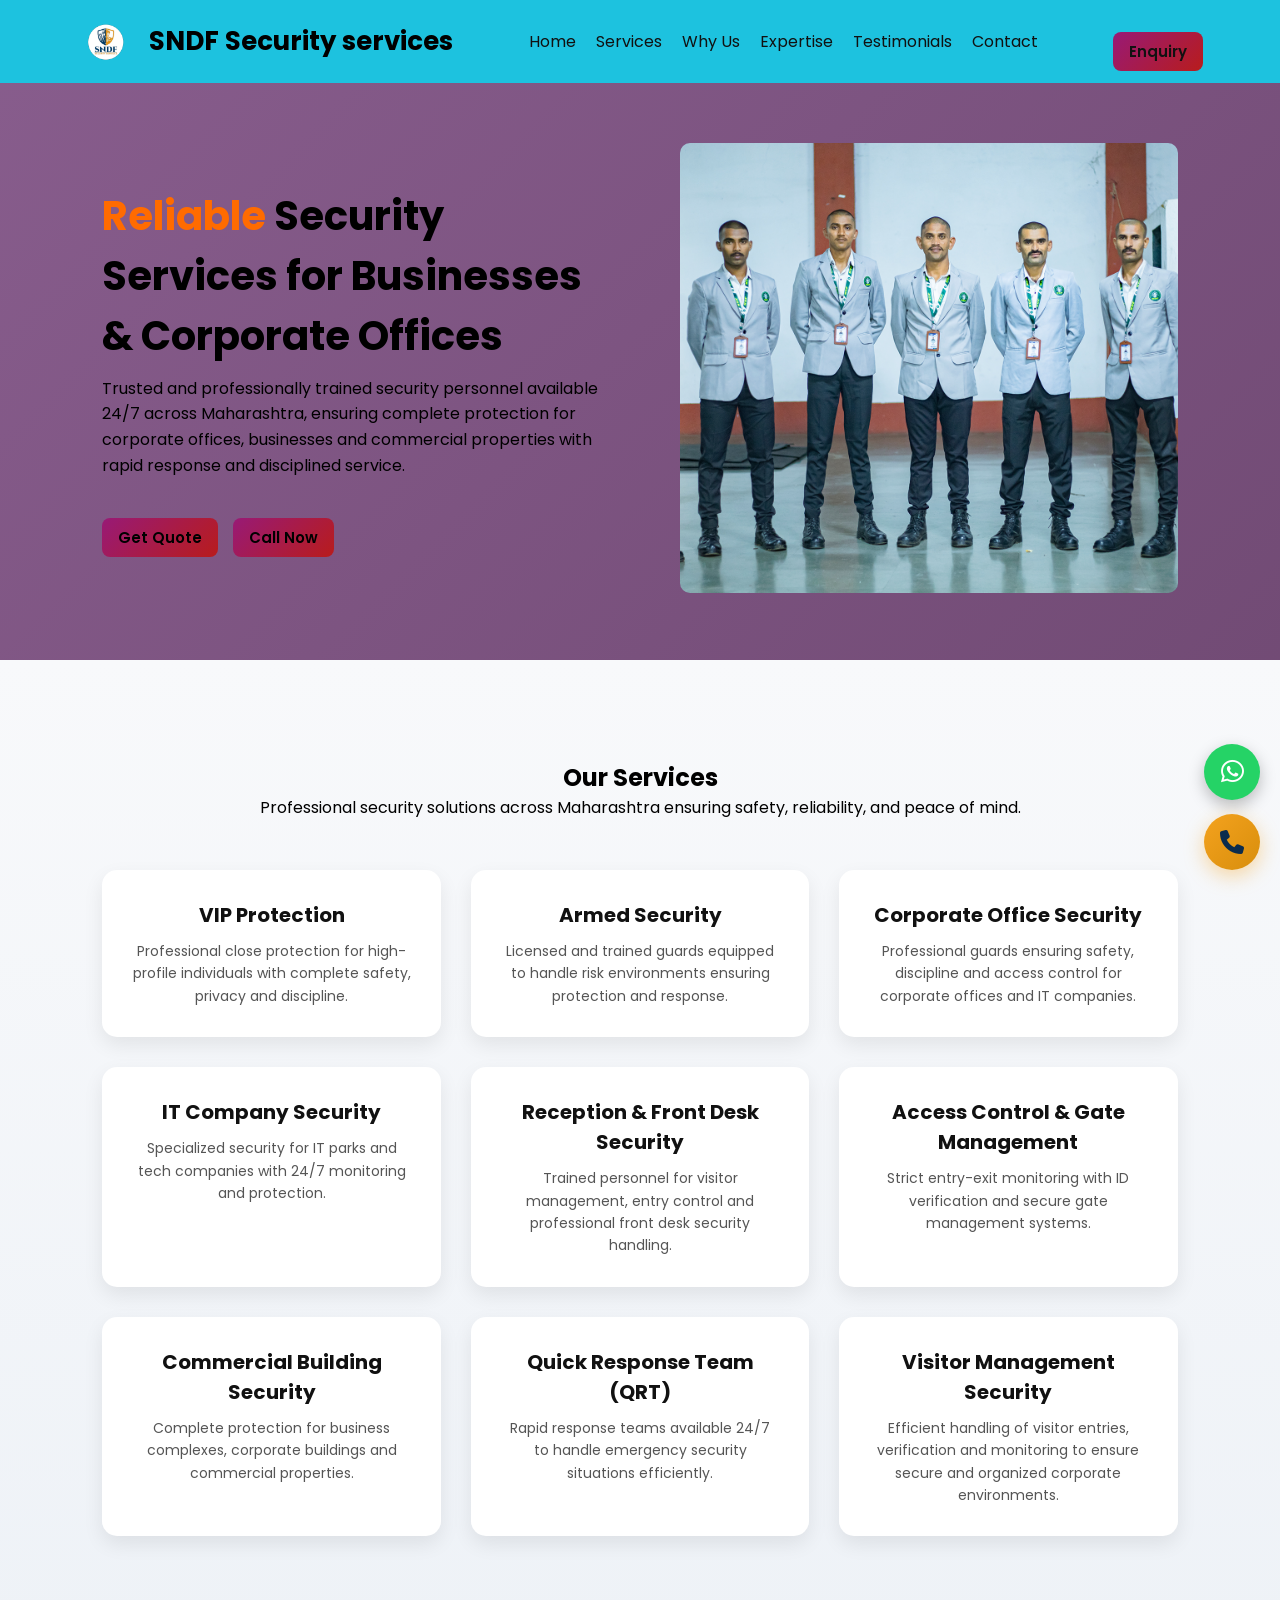
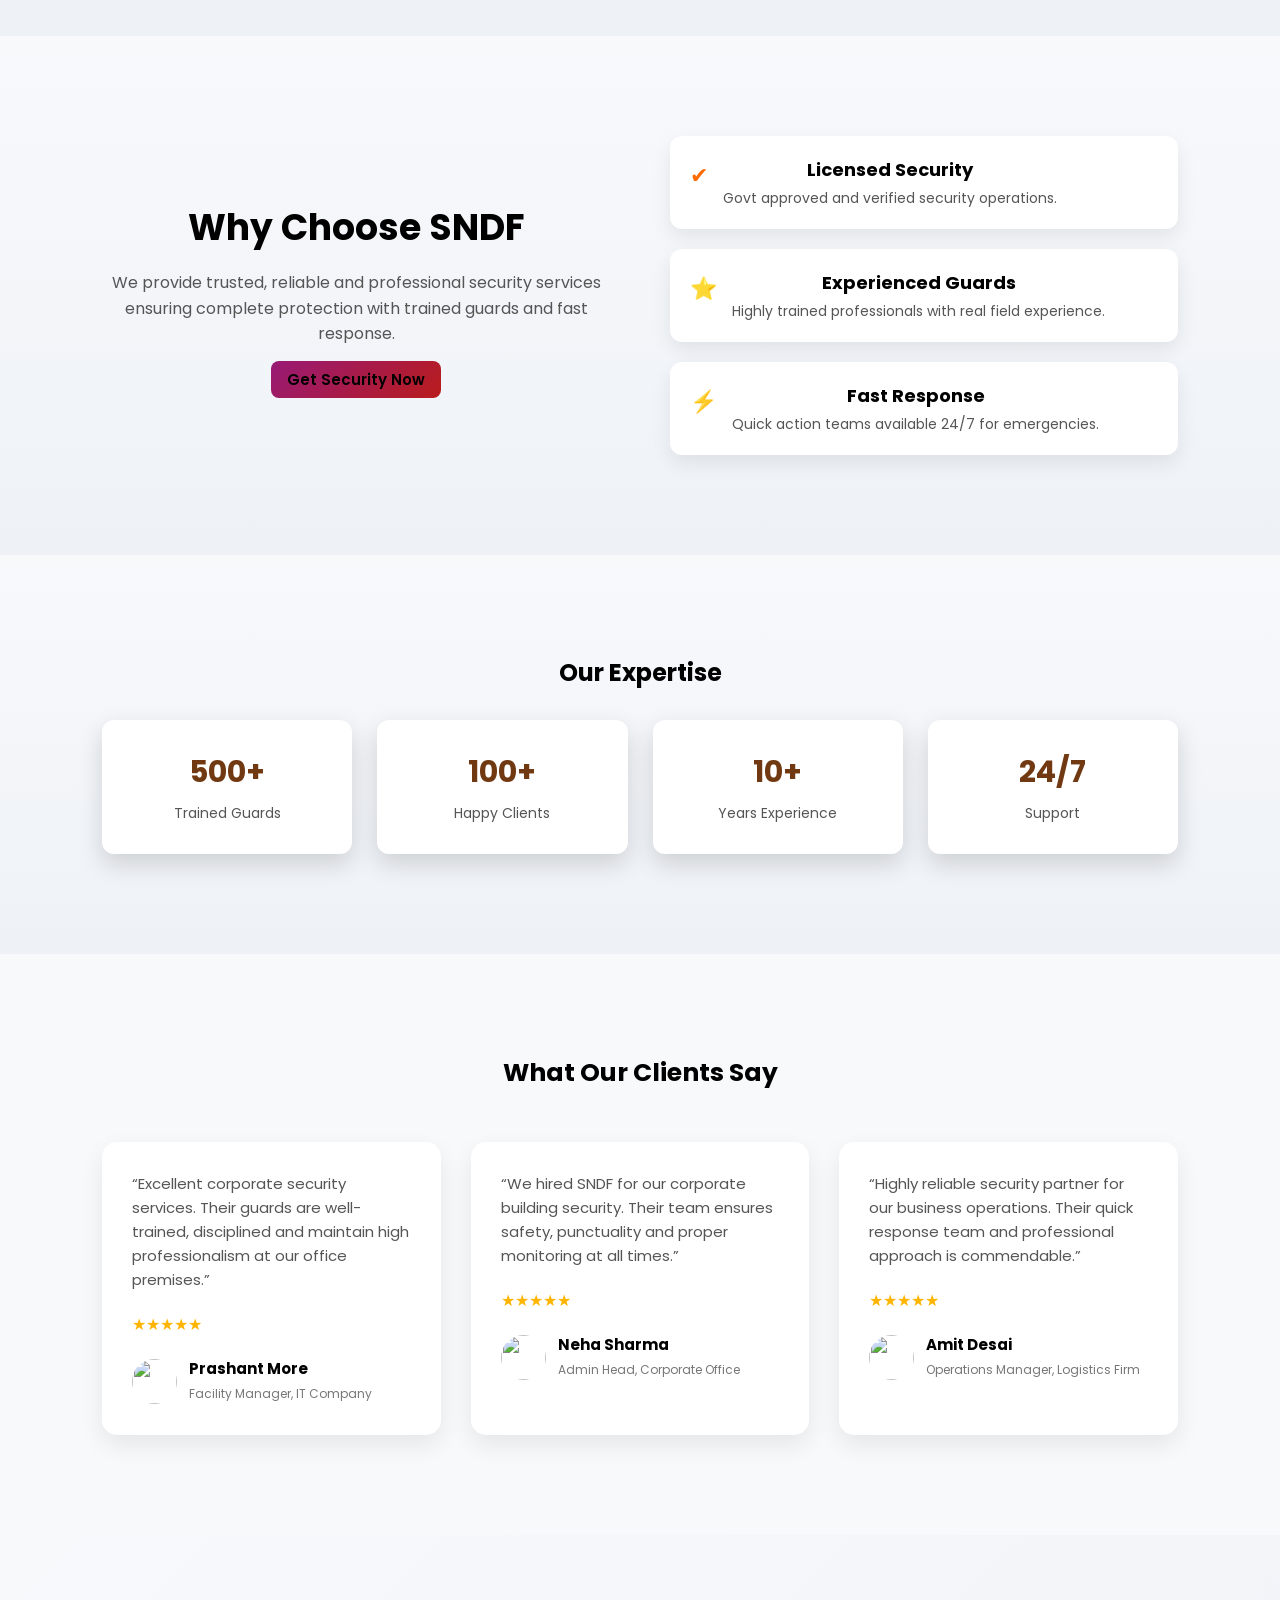
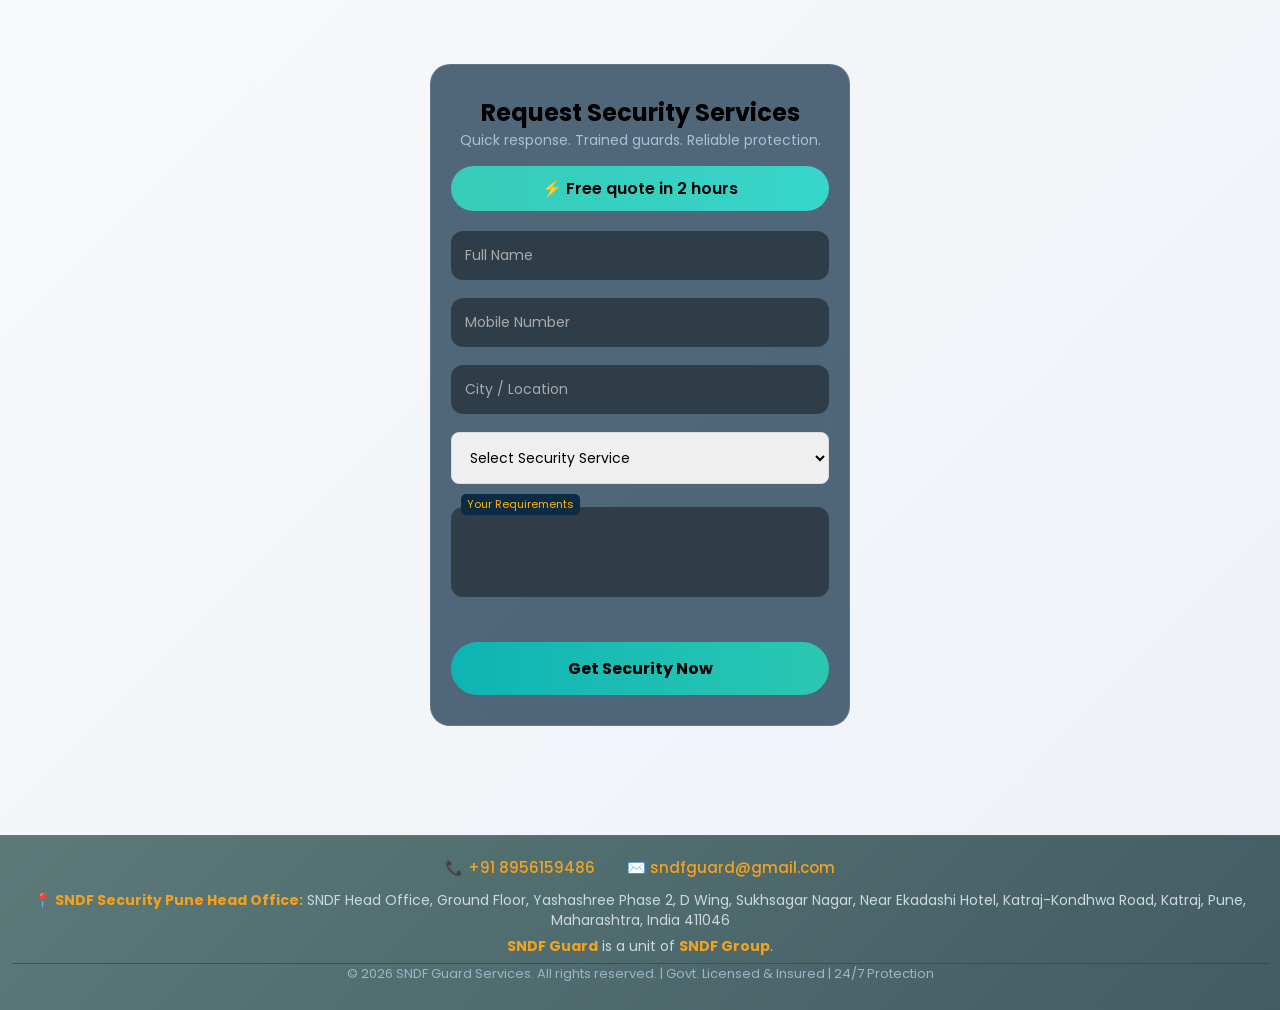
==== index.html @ 1aeddb31 "html" ====
<!DOCTYPE html>
<html lang="en">
<head>
<meta charset="UTF-8">
<meta name="viewport" content="width=device-width, initial-scale=1.0">
<title>SNDF Business Security Solutions</title>

<link rel="stylesheet" href="style.css">
<link href="https://fonts.googleapis.com/css2?family=Poppins:wght@300;400;600;700&display=swap" rel="stylesheet">
<link rel="stylesheet" href="https://cdnjs.cloudflare.com/ajax/libs/font-awesome/6.5.0/css/all.min.css">

 <!-- Favicon -->
  <link rel="icon" href="image/favicon.ico" type="image/x-icon">
</head>

<body>

<!-- NAVBAR -->
<header class="nav">

  <div class="logo-box">
    <img src="image/logo.png">
    <h2>SNDF Security services</h2>
  </div>

  <nav>
    <a href="#home">Home</a>
    <a href="#services">Services</a>
    <a href="#why">Why Us</a>
    <a href="#expertise">Expertise</a>
    <a href="#testimonials">Testimonials</a>
    <a href="#contact">Contact</a>
  </nav>

  <a href="#contact" class="btn">Enquiry</a>

</header>

<!-- HERO -->
<section class="hero" id="home">

  <div class="hero-left">
    <h1><span> Reliable</span> Security Services for Businesses & Corporate Offices</h1>

    <p>
      Trusted and professionally trained security personnel available 24/7 across Maharashtra, ensuring complete protection for corporate offices, businesses and commercial properties with rapid response and disciplined service.
    </p>

    <div class="hero-btns">
      <a href="#contact" class="btn">Get Quote</a>
      <a href="tel:+918956159490" class="btn call-btn">Call Now</a>
    </div>
  </div>

  <div class="hero-right">
    <img src="image/guard.jpeg">
  </div>

</section>

<!-- SERVICES -->
<section id="services" class="section">
  <h2>Our Services</h2>
  <p class="section-sub">
    Professional security solutions across Maharashtra ensuring safety, reliability, and peace of mind.
  </p>

  <div class="grid">

    <!-- ✅ OLD (Keep only 2) -->
    <div class="card">
      <h3>VIP Protection</h3>
      <p>Professional close protection for high-profile individuals with complete safety, privacy and discipline.</p>
    </div>

    <div class="card">
      <h3>Armed Security</h3>
      <p>Licensed and trained guards equipped to handle risk environments ensuring protection and response.</p>
    </div>

    <!-- 🔥 CORPORATE SERVICES -->
    <div class="card">
      <h3>Corporate Office Security</h3>
      <p>Professional guards ensuring safety, discipline and access control for corporate offices and IT companies.</p>
    </div>

    <div class="card">
      <h3>IT Company Security</h3>
      <p>Specialized security for IT parks and tech companies with 24/7 monitoring and protection.</p>
    </div>

    <div class="card">
      <h3>Reception & Front Desk Security</h3>
      <p>Trained personnel for visitor management, entry control and professional front desk security handling.</p>
    </div>

    <div class="card">
      <h3>Access Control & Gate Management</h3>
      <p>Strict entry-exit monitoring with ID verification and secure gate management systems.</p>
    </div>

    <div class="card">
      <h3>Commercial Building Security</h3>
      <p>Complete protection for business complexes, corporate buildings and commercial properties.</p>
    </div>

    <div class="card">
      <h3>Quick Response Team (QRT)</h3>
      <p>Rapid response teams available 24/7 to handle emergency security situations efficiently.</p>
    </div>

    <div class="card">
  <h3>Visitor Management Security</h3>
  <p>Efficient handling of visitor entries, verification and monitoring to ensure secure and organized corporate environments.</p>
</div>
  </div>
</section>

<!-- WHY -->
<section class="section" id="why">

  <div class="why-container">

    <!-- LEFT SIDE -->
    <div class="why-left">
      <h2>Why Choose SNDF</h2>
      <p>
        We provide trusted, reliable and professional security services
        ensuring complete protection with trained guards and fast response.
      </p>

      <a href="#contact" class="btn">Get Security Now</a>
    </div>

    <!-- RIGHT SIDE -->
    <div class="why-right">

      <div class="why-box">
        <div class="icon">✔</div>
        <div>
          <h3>Licensed Security</h3>
          <p>Govt approved and verified security operations.</p>
        </div>
      </div>

      <div class="why-box">
        <div class="icon">⭐</div>
        <div>
          <h3>Experienced Guards</h3>
          <p>Highly trained professionals with real field experience.</p>
        </div>
      </div>

      <div class="why-box">
        <div class="icon">⚡</div>
        <div>
          <h3>Fast Response</h3>
          <p>Quick action teams available 24/7 for emergencies.</p>
        </div>
      </div>

    </div>

  </div>

</section>

<section class="section" id="expertise">

  <h2>Our Expertise</h2>

  <div class="exp-grid">

    <div class="exp-card">
      <h3>500+</h3>
      <p>Trained Guards</p>
    </div>

    <div class="exp-card">
      <h3>100+</h3>
      <p>Happy Clients</p>
    </div>

    <div class="exp-card">
      <h3>10+</h3>
      <p>Years Experience</p>
    </div>

    <div class="exp-card">
      <h3>24/7</h3>
      <p>Support</p>
    </div>

  </div>

</section>

<section class="testimonial-section" id="testimonials">

  <h2>What Our Clients Say</h2>

  <div class="testimonial-grid">

    <div class="testimonial-card">
      <p class="quote">“Excellent corporate security services. Their guards are well-trained, disciplined and maintain high professionalism at our office premises.”</p>
      <div class="stars">★★★★★</div>

      <div class="client">
        <img src="https://randomuser.me/api/portraits/men/32.jpg">
        <div>
          <h4>Prashant More</h4>
          <span>Facility Manager, IT Company</span>
        </div>
      </div>
    </div>

    <div class="testimonial-card">
      <p class="quote">“We hired SNDF for our corporate building security. Their team ensures safety, punctuality and proper monitoring at all times.”</p>
      <div class="stars">★★★★★</div>

      <div class="client">
        <img src="https://randomuser.me/api/portraits/women/44.jpg">
        <div>
          <h4>Neha Sharma</h4>
          <span>Admin Head, Corporate Office</span>
        </div>
      </div>
    </div>

    <div class="testimonial-card">
      <p class="quote">“Highly reliable security partner for our business operations. Their quick response team and professional approach is commendable.”</p>
      <div class="stars">★★★★★</div>

      <div class="client">
        <img src="https://randomuser.me/api/portraits/men/55.jpg">
        <div>
          <h4>Amit Desai</h4>
          <span>Operations Manager, Logistics Firm</span>
        </div>
      </div>
    </div>

  </div>

</section>
<section id="contact" class="contact-section">
  <div class="contact-card">

    <h2>Request Security Services</h2>
    <p>Quick response. Trained guards. Reliable protection.</p>

    <div class="urgency-banner">
      ⚡ Free quote in 2 hours
    </div>

    <!-- ✅ FORM SUBMIT CONNECTED -->
    <form id="contactForm"
          action="https://formsubmit.co/sndfguard@gmail.com"
          method="POST">

      <!-- NAME -->
      <div class="input-box">
        <input type="text" id="name" name="Name" required
        oninput="this.value = this.value.replace(/[^A-Za-z\s]/g, '')">
        <label>Full Name</label>
      </div>

      <!-- PHONE -->
      <div class="input-box">
        <input type="tel" id="phone" name="Mobile" required
        oninput="handlePhone(this)">
        <label>Mobile Number</label>
      </div>

      <!-- CITY -->
      <div class="input-box">
        <input type="text" id="city" name="City" required>
        <label>City / Location</label>
      </div>

      <!-- SERVICE -->
      <select id="service" name="Service" required>
        <option value="" disabled selected>Select Security Service</option>
        <option>VIP Protection</option>
        <option>Licensed Armed Security</option>
        <option>Corporate Office Security</option>
        <option>Quick Response Team (QRT)</option>
        <option>Industrial Security</option>
        <option>Male & Female Bouncers</option>
        <option>Commercial Security</option>
        <option>Residential Security</option>
      </select>

      <!-- OPTIONAL -->
      <div class="input-box">
        <textarea id="requirements" name="Requirements"></textarea>
        <label>Your Requirements</label>
      </div>

      <button type="submit">Get Security Now</button>

      <!-- 🔥 FORM SUBMIT CONFIG -->
      <input type="hidden" name="_subject" value="🚨 New Security Enquiry">
      <input type="hidden" name="_captcha" value="false">
      <input type="hidden" name="_template" value="table">


      
    </form>
<div id="successMsg" style="display:none; margin-top:15px; color:#00ffae; font-weight:600;">
  ✅ Thank you! We will contact you within 2 hours.
</div>
  </div>
</section>
  </div>
</section>


        <!-- Footer -->
        <footer class="footer">
            <div class="footer-info">
                <div class="footer-contact">
                    <span>
                        📞 <a href="tel:+918956159486" aria-label="Call SNDF Security Services">+91 8956159486</a> 
                        
                    </span>
                    <span>✉️ <a href="mailto:sndfguard@gmail.com" aria-label="Email SNDF Security Services">sndfguard@gmail.com</a></span>
                </div>

                <p>📍 <strong>SNDF Security Pune Head Office:</strong> 
                   SNDF Head Office, Ground Floor, Yashashree Phase 2, D Wing, Sukhsagar Nagar,
                   Near Ekadashi Hotel, Katraj-Kondhwa Road, Katraj, Pune, Maharashtra, India 411046
                </p>

               
            </div>

            <p class="footer-brand">
            <strong>SNDF Guard</strong> is a unit of <strong>SNDF Group</strong>.
           </p>

            <div class="footer-bottom">
                <p>© 2026 SNDF Guard Services. All rights reserved. | Govt. Licensed & Insured | 24/7 Protection</p>
            
                 

              </div>
        </footer>
    </main>

    <!-- Floating WhatsApp Button -->
    <a href="https://wa.me/918956159486" class="whatsapp-float" aria-label="Chat with us" target="_blank">
        <i class="fab fa-whatsapp"></i>
    </a>

    <!-- Floating Call Button -->
    <button class="floating-call" aria-label="Call SNDF Security Services" onclick="window.location.href='tel:+918956159486'">
        <i class="fas fa-phone"></i>
    </button>




    <!-- <script src="js/script.js"></script> -->

<script>

// PHONE → only 10 digits
function handlePhone(input) {
  let digits = input.value.replace(/\D/g, '');

  if (digits.length > 10) {
    digits = digits.slice(0, 10);
  }

  input.value = digits;
}


// FORM VALIDATION
document.getElementById("contactForm").addEventListener("submit", function(e){

  let valid = true;

  let name = document.getElementById("name");
  let phone = document.getElementById("phone");
  let city = document.getElementById("city");
  let service = document.getElementById("service");

  // NAME → only letters
  if (!/^[A-Za-z\s]{3,}$/.test(name.value.trim())) {
    alert("Enter valid name (only letters)");
    valid = false;
  }

  // PHONE → exactly 10 digits
  if (!/^\d{10}$/.test(phone.value)) {
    alert("Enter valid 10 digit mobile number");
    valid = false;
  }

  // CITY
  if (city.value.trim() === "") {
    alert("City is required");
    valid = false;
  }

  // SERVICE
  if (service.value === "") {
    alert("Select security service");
    valid = false;
  }

  if (!valid) {
    e.preventDefault();
  }

});


const form = document.getElementById("contactForm");
const successMsg = document.getElementById("successMsg");

form.addEventListener("submit", function(e){
  e.preventDefault();

  fetch(form.action, {
    method: "POST",
    body: new FormData(form),
  })
  .then(() => {
    form.reset();
    successMsg.style.display = "block";
  })
  .catch(() => {
    alert("Something went wrong!");
  });
});


</script>


</body>
</html>
---- style.css ----
*{
  margin:0;
  padding:0;
  box-sizing:border-box;
  font-family:'Poppins', sans-serif;
}

html{
  scroll-behavior:smooth;
}

body{
  background:#dcccf0;
}

/* NAV */
.nav{
  display:flex;
  justify-content:space-between;
  align-items:center;
  padding:12px 6%;
  background:rgb(29, 194, 223);
  position:sticky;
  top:0;
  z-index:1000;
}

.logo-box{
  display:flex;
  align-items:center;
  gap:8px;
}

.logo-box img{
  height:65px;
}

.logo-box h2{
  font-size:40px;
}

.nav nav{
  display:flex;
  gap:20px;
}

.nav a{
  text-decoration:none;
  color:#111;
}

/* BUTTON */
.btn{
  padding:10px 18px;
  background:#ff6b00;
  color:white;
  border-radius:6px;
}

/* HERO */
.hero{
  display:grid;
  grid-template-columns:1fr 1fr;
  padding:60px 8%;
  gap:80px;
  align-items:center;
}

.hero-left h1{
  font-size:40px;
}

.hero-left span{
  color:#ff6b00;
}

.hero-left p{
  margin-top:10px;
  line-height:1.6;
}

.hero-btns{
  margin-top:20px;
  display:flex;
  gap:15px;
}

.hero-right img{
  width:100%;
  height:450px;
  object-fit:cover;
  border-radius:10px;
}

/* SECTION */
.section{
  padding:80px 8%;
  text-align:center;
}

/* GRID */
.grid{
  display:grid;
  grid-template-columns:repeat(3,1fr);
  gap:25px;
  margin-top:40px;
}

/* CARD */
/* SERVICES BACKGROUND */
.section{
  padding:100px 8%;
  text-align:center;
  background:linear-gradient(to bottom,#f8f9fb,#eef2f7);
}

/* GRID */
.grid{
  display:grid;
  grid-template-columns:repeat(3,1fr);
  gap:30px;
  margin-top:50px;
}

/* CARD DESIGN */
.card{
  background:white;
  padding:30px;
  border-radius:15px;
  box-shadow:0 8px 20px rgba(0,0,0,0.08);
  transition:all 0.4s ease;
  position:relative;
  overflow:hidden;
}

/* TOP COLOR LINE */
.card::before{
  content:"";
  position:absolute;
  top:0;
  left:0;
  width:100%;
  height:4px;
  background:#ff6b00;
  transform:scaleX(0);
  transition:0.4s;
}

/* HOVER EFFECT */
.card:hover{
  transform:translateY(-12px) scale(1.02);
  box-shadow:0 20px 40px rgba(0,0,0,0.15);
}

/* HOVER COLOR LINE */
.card:hover::before{
  transform:scaleX(1);
}

/* TEXT */
.card h3{
  font-size:20px;
  margin-bottom:10px;
  color:#111;
}

.card p{
  font-size:14px;
  color:#555;
  line-height:1.6;
}

/* ICON STYLE (OPTIONAL FUTURE) */
.card:hover h3{
  color:#ff6b00;
}
/* EXPERTISE */
.expertise{
  background:#ff6b00;
  color:white;
  text-align:center;
  padding:70px 8%;
}

.exp-grid{
  display:grid;
  grid-template-columns:repeat(4,1fr);
  margin-top:30px;
}

/* CONTACT */
/* CONTACT SECTION */
.contact{
  padding:70px 8%;
  display:flex;
  justify-content:center;
}

/* BOX (IMPORTANT) */
.contact-box{
  width:80%;
  max-width:600px;
  background:white;
  padding:40px;
  border-radius:15px;
  box-shadow:0 10px 30px rgba(0,0,0,0.1);
  text-align:center;
}

/* FORM */
.contact-form{
  margin-top:30px;
}

/* ROW */
.form-row{
  display:flex;
  gap:20px;
  margin-bottom:20px;
}

/* INPUT + SELECT */
input, select, textarea{
  width:100%;
  padding:14px;
  border:1px solid #ddd;
  border-radius:8px;
  font-size:14px;
  outline:none;
  transition:0.3s;
}

/* FOCUS */
input:focus, select:focus, textarea:focus{
  border-color:#ff6b00;
}

/* TEXTAREA */
textarea{
  height:120px;
  margin-bottom:20px;
  resize:none;
}

/* BUTTON */
.btn{
  padding:14px;
  background:#ff6b00;
  color:white;
  border:none;
  border-radius:8px;
  font-size:15px;
  font-weight:600;
  cursor:pointer;
  transition:0.3s;
}

.btn:hover{
  background:#e65c00;
}

/* CONTACT INFO */
/* SECTION BG */
.contact-section{
  padding:100px 8%;
  background:linear-gradient(135deg,#f8f9fb,#eef2f7);
  display:flex;
  justify-content:center;
}

/* CARD */
.contact-box{
  background:white;
  padding:50px;
  border-radius:16px;
  width:100%;
  max-width:700px;
  text-align:center;
  box-shadow:0 20px 40px rgba(0,0,0,0.1);
  transition:0.3s;
}

/* HOVER LIFT */
.contact-box:hover{
  transform:translateY(-5px);
}

/* TITLE */
.contact-box h2{
  font-size:28px;
  margin-bottom:10px;
}

.contact-box p{
  color:#666;
  margin-bottom:30px;
}

/* FORM */
.contact-form{
  display:flex;
  flex-direction:column;
  gap:15px;
}

/* ROW */
.form-row{
  display:flex;
  gap:15px;
}

/* INPUT */
input, select, textarea{
  width:100%;
  padding:14px;
  border-radius:8px;
  border:1px solid #ddd;
  outline:none;
  transition:0.3s;
}

/* FOCUS EFFECT */
input:focus, select:focus, textarea:focus{
  border-color:#ff6b00;
  box-shadow:0 0 0 2px rgba(255,107,0,0.1);
}

/* TEXTAREA */
textarea{
  height:120px;
}

/* BUTTON */
.btn{
  margin-top:10px;
  padding:14px;
  background:#ff6b00;
  color:white;
  border:none;
  border-radius:8px;
  cursor:pointer;
  font-weight:600;
  transition:0.3s;
}

.btn:hover{
  background:#e65c00;
}

/* MOBILE */
@media(max-width:768px){

  .form-row{
    flex-direction:column;
  }

  .contact-box{
    padding:30px 20px;
  }

}
/* FLOAT */
.float{
  position:fixed;
  right:20px;
  bottom:20px;
  display:flex;
  flex-direction:column;
  gap:15px;
}

.float a{
  width:60px;
  height:60px;
  border-radius:50%;
  display:flex;
  align-items:center;
  justify-content:center;
  color:white;
  font-size:22px;
}

.whatsapp{background:#25D366;}
.call{background:#ff6b00;}

/* MOBILE */
@media(max-width:768px){

  .nav nav{
    display:none;
  }

  .hero{
    grid-template-columns:1fr;
  }

  .hero-left h1{
    font-size:26px;
  }

  .hero-right img{
    height:250px;
  }

  .grid{
    grid-template-columns:1fr;
  }

  .exp-grid{
    grid-template-columns:1fr 1fr;
  }
}
/* SECTION */
.why-section{
  padding:100px 8%;
  background:linear-gradient(to bottom,#f8f9fb,#eef2f7);
}

/* CONTAINER */
.why-container{
  display:grid;
  grid-template-columns:1fr 1fr;
  gap:60px;
  align-items:center;
}

/* LEFT */
.why-left h2{
  font-size:36px;
  margin-bottom:15px;
}

.why-left p{
  color:#555;
  line-height:1.6;
  margin-bottom:20px;
}

/* BUTTON */
.btn{
  padding:12px 22px;
  background:#ff6b00;
  color:white;
  border-radius:8px;
  text-decoration:none;
  transition:0.3s;
}

.btn:hover{
  background:#e65c00;
  transform:translateY(-2px);
}

/* RIGHT SIDE */
.why-right{
  display:flex;
  flex-direction:column;
  gap:20px;
}

/* BOX */
.why-box{
  display:flex;
  gap:15px;
  background:white;
  padding:20px;
  border-radius:12px;
  align-items:flex-start;
  box-shadow:0 8px 20px rgba(0,0,0,0.08);
  transition:0.4s;
  position:relative;
  overflow:hidden;
}

/* COLOR STRIP */
.why-box::before{
  content:"";
  position:absolute;
  left:0;
  top:0;
  width:4px;
  height:100%;
  background:#ff6b00;
  transform:scaleY(0);
  transition:0.4s;
}

/* ICON */
.icon{
  font-size:22px;
  color:#ff6b00;
  margin-top:3px;
}

/* HOVER */
.why-box:hover{
  transform:translateX(8px);
  box-shadow:0 15px 30px rgba(0,0,0,0.15);
}

.why-box:hover::before{
  transform:scaleY(1);
}

/* TEXT */
.why-box h3{
  font-size:18px;
  margin-bottom:5px;
}

.why-box p{
  font-size:14px;
  color:#555;
}

/* MOBILE */
@media(max-width:768px){

  .why-container{
    grid-template-columns:1fr;
    gap:40px;
  }

  .why-left{
    text-align:center;
  }

  .why-box{
    flex-direction:row;
  }

}
/* SECTION */
.expertise{
  background:#6f9dcd;
  padding:100px 8%;
  text-align:center;
  color:white;
  position:relative;
}

/* TITLE */
.expertise h2{
  font-size:32px;
  margin-bottom:50px;
}

/* GRID */
.exp-grid{
  display:grid;
  grid-template-columns:repeat(4,1fr);
  gap:25px;
}

/* CARD */
.exp-card{
  background:white;
  color:#111;
  padding:30px;
  border-radius:12px;
  box-shadow:0 10px 25px rgba(0,0,0,0.15);
  transition:0.3s;
}

/* NUMBER */
.exp-card h3{
  font-size:30px;
  color:#703912;
}

/* TEXT */
.exp-card p{
  margin-top:8px;
  font-size:14px;
  color:#555;
}

/* HOVER */
.exp-card:hover{
  transform:translateY(-10px);
  box-shadow:0 20px 40px rgba(0,0,0,0.2);
}

/* MOBILE */
@media(max-width:768px){

  .exp-grid{
    grid-template-columns:1fr 1fr;
  }

}

@media(max-width:480px){

  .exp-grid{
    grid-template-columns:1fr;
  }

}

.testimonial-section{
  padding:100px 8%;
  text-align:center;
  background:#f8f9fb;
}

.testimonial-section h2{
  font-size:25px;
  margin-bottom:50px;
}

/* GRID */
.testimonial-grid{
  display:grid;
  grid-template-columns:repeat(3,1fr);
  gap:30px;
}

/* CARD */
.testimonial-card{
  background:white;
  padding:30px;
  border-radius:15px;
  box-shadow:0 10px 25px rgba(0,0,0,0.08);
  transition:0.4s;
  text-align:left;
  position:relative;
}

/* QUOTE */
.quote{
  font-size:15px;
  color:#555;
  line-height:1.6;
  margin-bottom:20px;
}

/* STARS */
.stars{
  color:#ffb400;
  margin-bottom:20px;
  font-size:16px;
}

/* CLIENT */
.client{
  display:flex;
  align-items:center;
  gap:12px;
}

.client img{
  width:45px;
  height:45px;
  border-radius:50%;
}

/* NAME */
.client h4{
  font-size:15px;
}

.client span{
  font-size:12px;
  color:#777;
}

/* HOVER */
.testimonial-card:hover{
  transform:translateY(-10px);
  box-shadow:0 20px 40px rgba(0,0,0,0.15);
}

/* MOBILE */
@media(max-width:768px){

  .testimonial-grid{
    grid-template-columns:1fr;
  }

}
section{
  scroll-margin-top:80px;
}

.section,
.why-section,
.expertise,
.testimonial-section,
.contact-section{
  padding:100px 8%;
}

/* Container width control */
.container{
  max-width:1200px;
  margin:auto;
}

@media(max-width:768px){

  section{
    padding:60px 5% !important;
  }

  .hero{
    gap:20px;
    padding:40px 5%;
  }

  .hero-left h1{
    font-size:24px;
  }

  .hero-left p{
    font-size:14px;
  }

}

.contact-form{
  display:flex;
  flex-direction:column;
  gap:20px; /* 🔥 proper spacing */
}

.form-row{
  display:flex;
  gap:20px;
}

textarea{
  margin-top:5px;
}

.btn{
  margin-top:20px;
}
/* FOOTER MAIN */
.footer{
  background:#e6eaf0;   /* light grey like your image */
  text-align:center;
  padding:30px 8%;
  color:#222;
}

/* CENTER TEXT */
.footer-center p{
  margin:8px 0;
  font-size:14px;
}

/* ADDRESS STYLE */
.address span{
  color:red;
  font-weight:500;
}

/* BOTTOM LINE */
.footer-bottom{
  margin-top:20px;
  padding-top:15px;
  border-top:1px solid #ccc;
  font-size:13px;
  color:#333;
}

/* MOBILE */
@media(max-width:768px){

  .footer{
    padding:20px 5%;
  }

  .footer-center p{
    font-size:13px;
  }

  .footer-bottom{
    font-size:12px;
  }

}
section{
  scroll-margin-top:90px;
}



/* Footer - PREMIUM */
.footer {
    background: linear-gradient(135deg, #5b7a78, #425c63);
    color: #cfd8dc;
    padding: 3rem 5% 2rem;
    border-top: 1px solid rgba(244, 162, 30, 0.15);
}

.footer-info p {
    margin: 0.8rem 0;
    font-size: 14px;
    line-height: 1.6;
    text-align: center;
}

.footer-brand{
    text-align: center;
    font-size: 14px;
}


.footer-info a {
    color: #0cd9ad;
    text-decoration: none;
    transition: color 0.3s;
}

.footer-info a:hover {
    color: #ffc44d;
    text-decoration: underline;
}

.footer-info strong,
.footer-brand strong {
    color: #f4a21e;
}

.footer-bottom {
    margin-top: 25px;
    padding-top: 20px;
    text-align: center;
    border-top: 1px solid rgba(18, 58, 92, 0.5);
    text-align: center;
    font-size: 13px;
    color: #9fb3c8;
}

.footer-contact {
    display: flex;
    justify-content: center;
    align-items: center;
    gap: 2rem;
    flex-wrap: wrap;
    margin-bottom: 1.8rem;
    font-size: 15px;
}

.footer-contact a {
    color: #f4a21e;
    text-decoration: none;
    font-weight: 500;
}

/* Footer Privacy Link */
.footer-links {
    margin-top: 12px;
}

.footer-links .privacy-link {
    color: #f4a21e;
    text-decoration: none;
    font-size: 12px;
    letter-spacing: 1px;
    transition: color 0.3s;
}

.footer-links .privacy-link:hover {
    color: #ffc44d;
    text-decoration: underline;
}

/* Floating Buttons - PREMIUM */
.whatsapp-float {
    position: fixed;
    bottom: 100px;
    right: 20px;
    background: #25D366;
    color: white;
    font-size: 26px;
    width: 56px;
    height: 56px;
    display: flex;
    align-items: center;
    justify-content: center;
    border-radius: 50%;
    z-index: 999;
    text-decoration: none;
    box-shadow: 0 6px 16px rgba(0, 0, 0, 0.25);
    transition: all 0.3s ease;
}

.floating-call {
    position: fixed;
    bottom: 30px;
    right: 20px;
    background: linear-gradient(135deg, #f4a21e, #d88e0c);
    color: #0b2c4d;
    width: 56px;
    height: 56px;
    border-radius: 50%;
    display: flex;
    align-items: center;
    justify-content: center;
    font-size: 24px;
    cursor: pointer;
    box-shadow: 0 6px 20px rgba(244, 162, 30, 0.4);
    transition: all 0.3s ease;
    z-index: 999;
    border: none;
}

.whatsapp-float:hover,
.floating-call:hover {
    transform: scale(1.1);
    box-shadow: 0 10px 25px rgba(0, 0, 0, 0.3);
}

/* 🔥 PRO MOBILE HEADER */
@media(max-width:768px){

  .nav{
    flex-direction:row;
    justify-content:space-between;
    align-items:center;
  }

  .logo-box{
    flex-direction:row;
  }

  .logo-box h2{
    font-size:25px;
  }

  .nav nav{
    display:none;
  }

  .btn{
    font-size:13px;
    padding:6px 12px;
  }

}


/* BACKGROUND */
body {
  margin: 0;
  font-family: 'Poppins', sans-serif;
  background: linear-gradient(135deg, #885d8d, #492a49);
}

/* SECTION */
.contact-section {
  display: flex;
  justify-content: center;
  align-items: center;
  min-height: 100vh;
  padding: 20px;
}

/* GLASS CARD */
.contact-card {
  width: 100%;
  max-width: 420px;
  padding: 30px 20px;
  border-radius: 20px;
  backdrop-filter: blur(15px);
  background: rgba(11, 42, 68, 0.7);
  border: 1px solid rgba(255,255,255,0.1);
  text-align: center;
}

/* TITLE */
.contact-card h2 {
  color: #000000;
}

.contact-card p {
  color: #a7c1d9;
  font-size: 14px;
  margin-bottom: 15px;
}

/* BANNER */
.urgency-banner {
  background: linear-gradient(90deg, #36ccb8, #37d5ca);
  padding: 10px;
  border-radius: 25px;
  font-weight: 600;
  margin-bottom: 20px;
}

/* FORM */
form {
  display: flex;
  flex-direction: column;
  gap: 18px;
}

/* INPUT BOX */
.input-box {
  position: relative;
}

/* INPUT */
.input-box input,
.input-box select,
.input-box textarea {
  width: 100%;
  padding: 14px;
  border-radius: 12px;
  border: none;
  background: rgba(0,0,0,0.4);
  color: #fff;
  outline: none;
  font-size: 14px;
}

/* TEXTAREA */
.input-box textarea {
  height: 90px;
  resize: none;
}

/* LABEL */
.input-box label {
  position: absolute;
  left: 14px;
  top: 14px;
  color: #aaa;
  font-size: 14px;
  transition: 0.3s;
  pointer-events: none;
}

/* FLOAT EFFECT */
.input-box input:focus ~ label,
.input-box input:valid ~ label,
.input-box textarea:focus ~ label,
.input-box textarea:valid ~ label,
.input-box select:focus ~ label,
.input-box select:valid ~ label {
  top: -8px;
  left: 10px;
  font-size: 11px;
  color: #ffb300;
  background: #0b2a44;
  padding: 2px 6px;
  border-radius: 5px;
}

/* BUTTON */
button {
  background: linear-gradient(90deg, #0eb4b4, #2bc7b2);
  border: none;
  padding: 14px;
  border-radius: 30px;
  font-weight: bold;
  font-size: 16px;
  cursor: pointer;
  transition: 0.3s;
}

/* BUTTON HOVER */
button:hover {
  transform: scale(1.05);
  box-shadow: 0 5px 20px rgba(255,179,0,0.4);
}

/* MOBILE */
@media (max-width: 480px) {
  .contact-card {
    padding: 25px 15px;
  }
}
/* ================= MOBILE FULL FIX ================= */
@media (max-width: 768px) {

  /* GLOBAL RESET */
  * {
    margin: 0;
    padding: 0;
    box-sizing: border-box;
  }

  /* BODY */
  body {
    overflow-x: hidden;
  }

  /* ================= SECTION SPACING FIX ================= */
  section,
  .section {
    padding: 30px 15px !important;
  }

  h1, h2 {
    margin-bottom: 10px !important;
    line-height: 1.3;
  }

  p {
    margin-bottom: 10px !important;
    font-size: 14px;
    line-height: 1.5;
  }

  /* ================= NAVBAR FIX ================= */
  .nav {
    padding: 12px 15px;
  }

  .logo-box h2 {
    font-size: 30px;
  }

  .btn {
    font-size: 13px;
    padding: 6px 12px;
  }

  /* ================= HERO FIX ================= */
  .hero {
    padding: 30px 15px;
  }

  .hero h1 {
    font-size: 24px;
  }

  /* ================= CARD / GRID FIX ================= */
  .card,
  .exp-card,
  .testimonial-card {
    padding: 18px !important;
  }

  /* ================= CONTACT FORM FIX ================= */
  .contact-section {
    padding: 30px 10px !important;
  }

  .contact-card {
    padding: 20px 15px !important;
    border-radius: 15px;
  }

  .contact-card h2 {
    font-size: 22px;
  }

  .contact-card p {
    font-size: 14px;
    margin-bottom: 10px;
  }

  .urgency-banner {
    font-size: 13px;
    padding: 10px;
  }

  .input-box input,
  .input-box textarea,
  select {
    padding: 10px;
    font-size: 14px;
  }

  .input-box textarea {
    height: 70px;
  }

  /* ================= BUTTON FIX ================= */
  .contact-card button {
    padding: 12px;
    font-size: 14px;
  }

  /* ================= FLOATING BUTTON FIX ================= */
  .whatsapp-float {
    bottom: 120px;
    right: 15px;
    width: 50px;
    height: 50px;
    font-size: 20px;
  }

  .floating-call {
    bottom: 50px;
    right: 15px;
    width: 50px;
    height: 50px;
    font-size: 20px;
  }

  /* ================= TESTIMONIAL FIX ================= */
  .testimonial-section h2 {
    margin-bottom: 20px;
  }

  /* ================= FOOTER FIX ================= */
  .footer {
    padding: 30px 15px !important;
    text-align: center;
  }

  .footer-info p {
    font-size: 13px;
    line-height: 1.6;
  }

  .footer-contact span {
    display: block;
    margin-bottom: 8px;
  }

  .footer-bottom {
    margin-top: 15px;
    font-size: 12px;
  }

}

/* ================= EXTRA SMALL DEVICES ================= */
@media (max-width: 480px) {

  .logo-box h2 {
    font-size: 30px;
  }

  .hero h1 {
    font-size: 20px;
  }

  .contact-card h2 {
    font-size: 20px;
  }

  .btn {
    font-size: 12px;
    padding: 5px 10px;
   
  }

}


/* ===== REMOVE ALL EXTRA SPACE BELOW FOOTER ===== */
html, body {
  margin: 0;
  padding: 0;
}

/* LAST SECTION SPACE REMOVE */
section:last-of-type {
  margin-bottom: 0 !important;
  padding-bottom: 0 !important;
}

/* FOOTER MAIN FIX */
.footer {
  padding: 20px 12px !important;
  margin: 0 !important;
}

/* REMOVE ALL INNER GAPS */
.footer * {
  margin-top: 0 !important;
  margin-bottom: 6px !important;
  padding: 0 !important;
}

/* CONTACT TEXT COMPACT */
.footer-info p {
  line-height: 1.4;
}

/* FOOTER BOTTOM LINE FIX */
.footer-bottom {
  margin: 5px 0 0 0 !important;
}

/* EXTRA SPACE FROM BODY END */
body::after {
  content: "";
  display: block;
  height: 0;
}

/* ================= MOBILE EXTRA TIGHT ================= */
@media (max-width: 768px) {

  .footer {
    padding: 15px 10px !important;
  }

  .footer-info p {
    font-size: 13px;
  }

}

/* NAVBAR TITLE FIX */
.logo-box h2 {
  font-size: 26px;   /* आधी small होता */
  font-weight: 700;
  color: #000;
}

/* MOBILE */
@media (max-width: 768px) {
  .logo-box h2 {
    font-size: 25px;
  }
}
/* ENQUIRY BUTTON FIX */
.btn {
  background: linear-gradient(135deg, #981a76, #b81c1c); /* lighter premium */
  color: #000;
  font-weight: 600;
  border-radius: 8px;
  padding: 8px 16px;
  transition: 0.3s;
}

/* HOVER EFFECT */
.btn:hover {
  background: linear-gradient(135deg, #ffa733, #ffc766);
}

.logo-box {
  display: flex;
  align-items: center;
  gap: 12px;
}

.logo-box img {
  width: 45px;
}
/* LOGO FIX */
.logo-box img {
  width: 60px;
  height: 45px;
  object-fit: contain;   /* IMPORTANT */
  border-radius: 50%;    /* optional round */
}
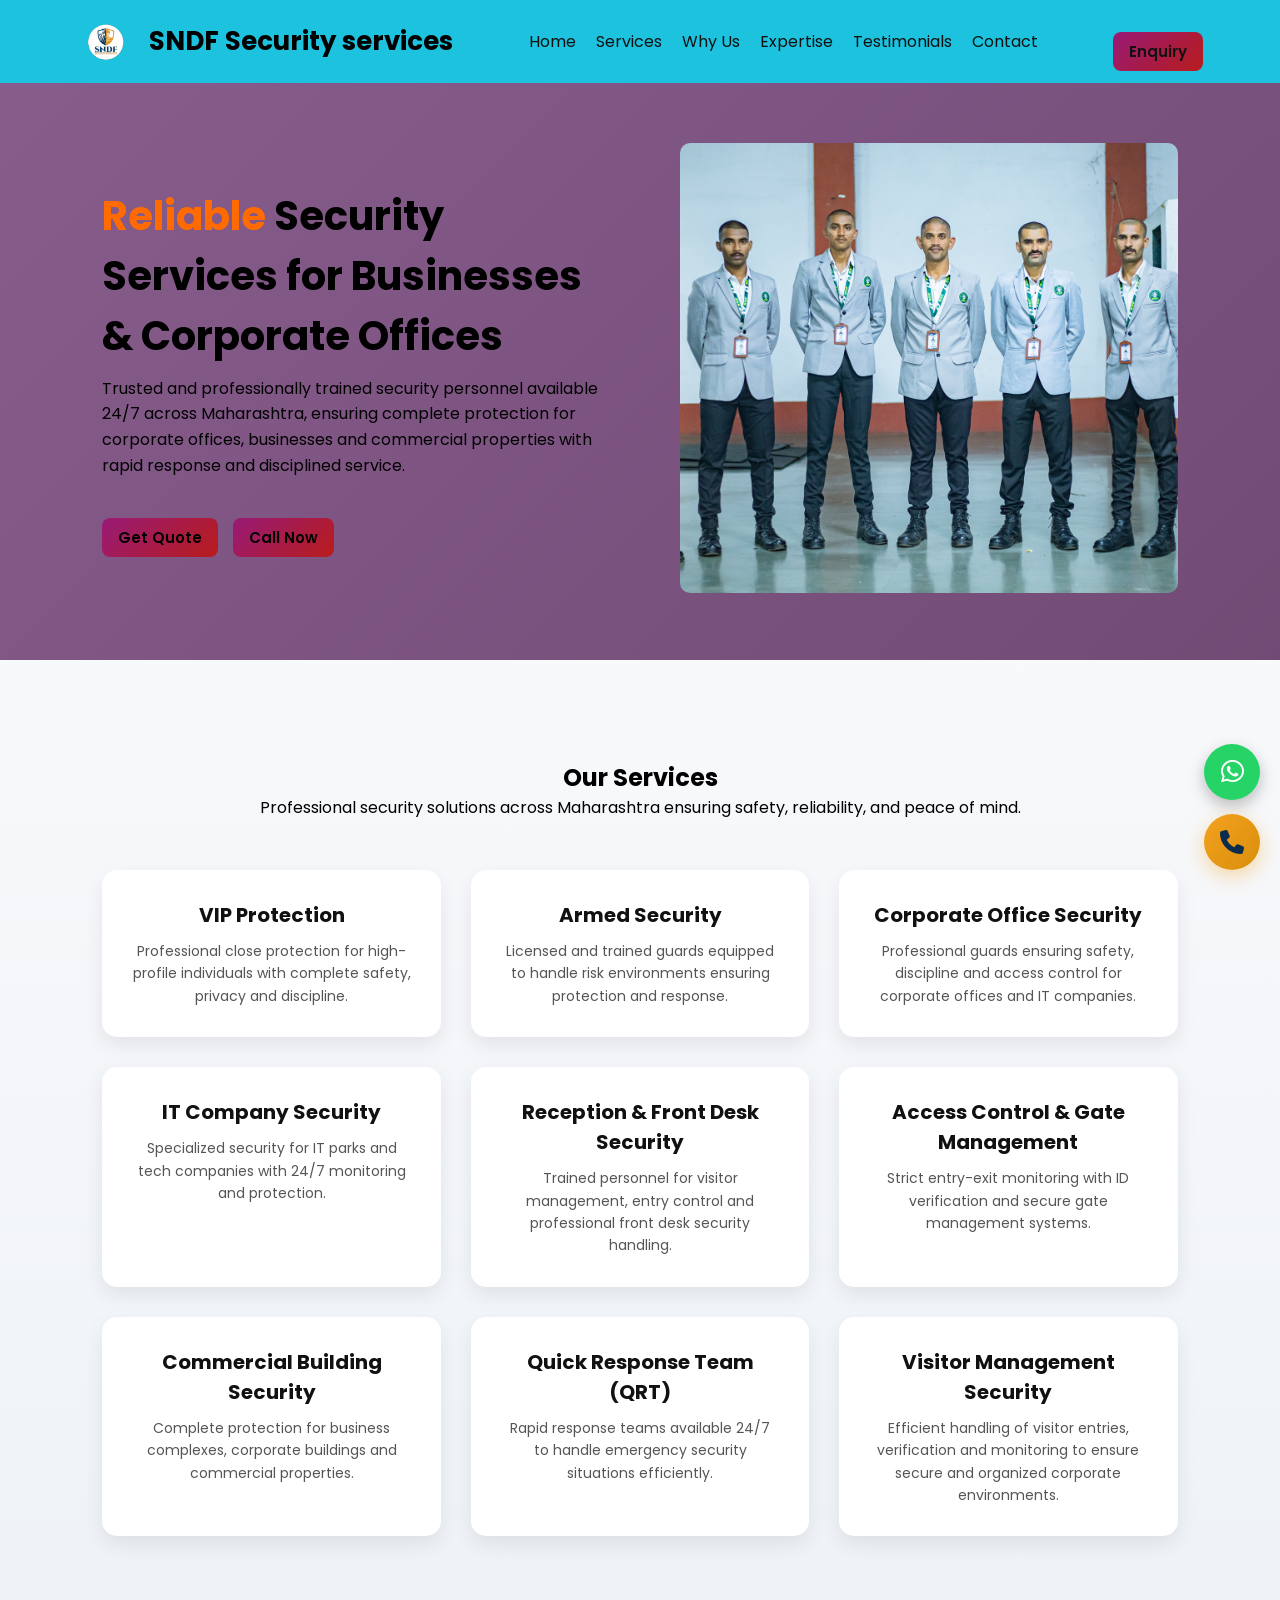
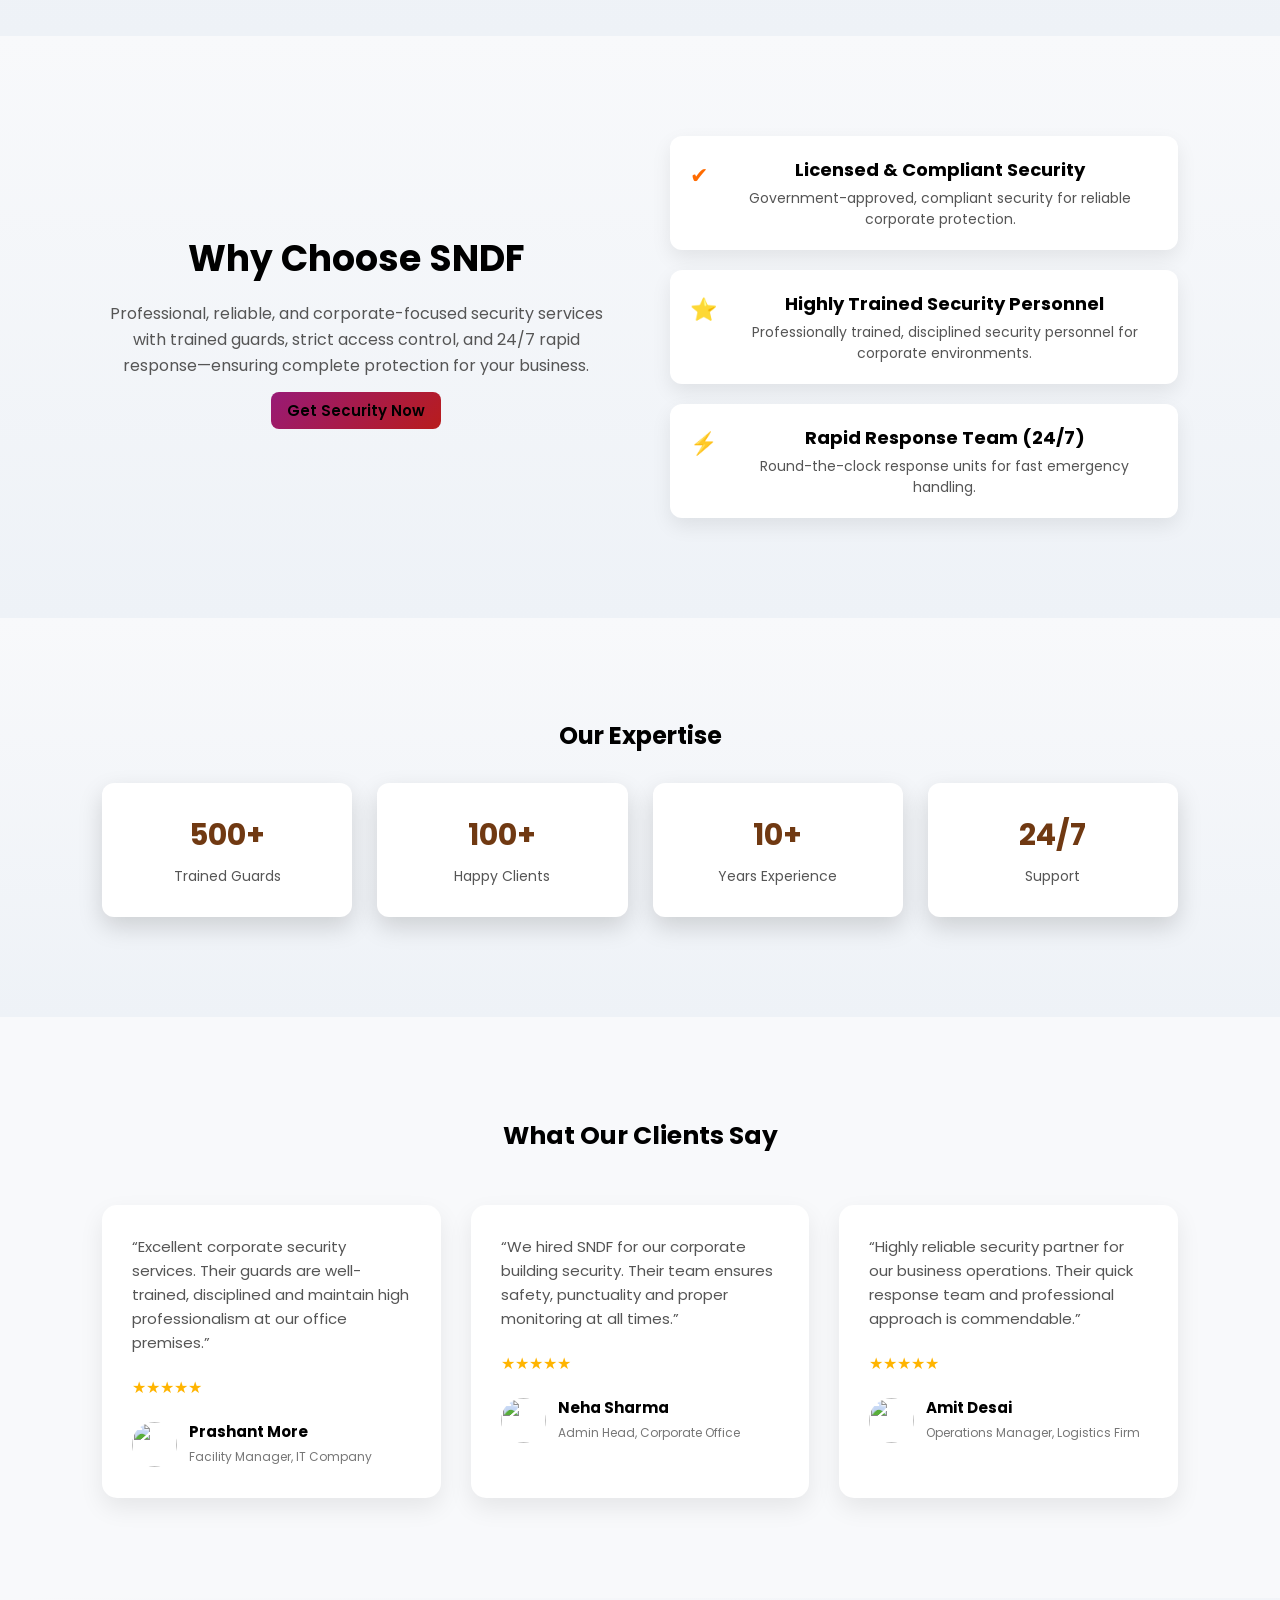
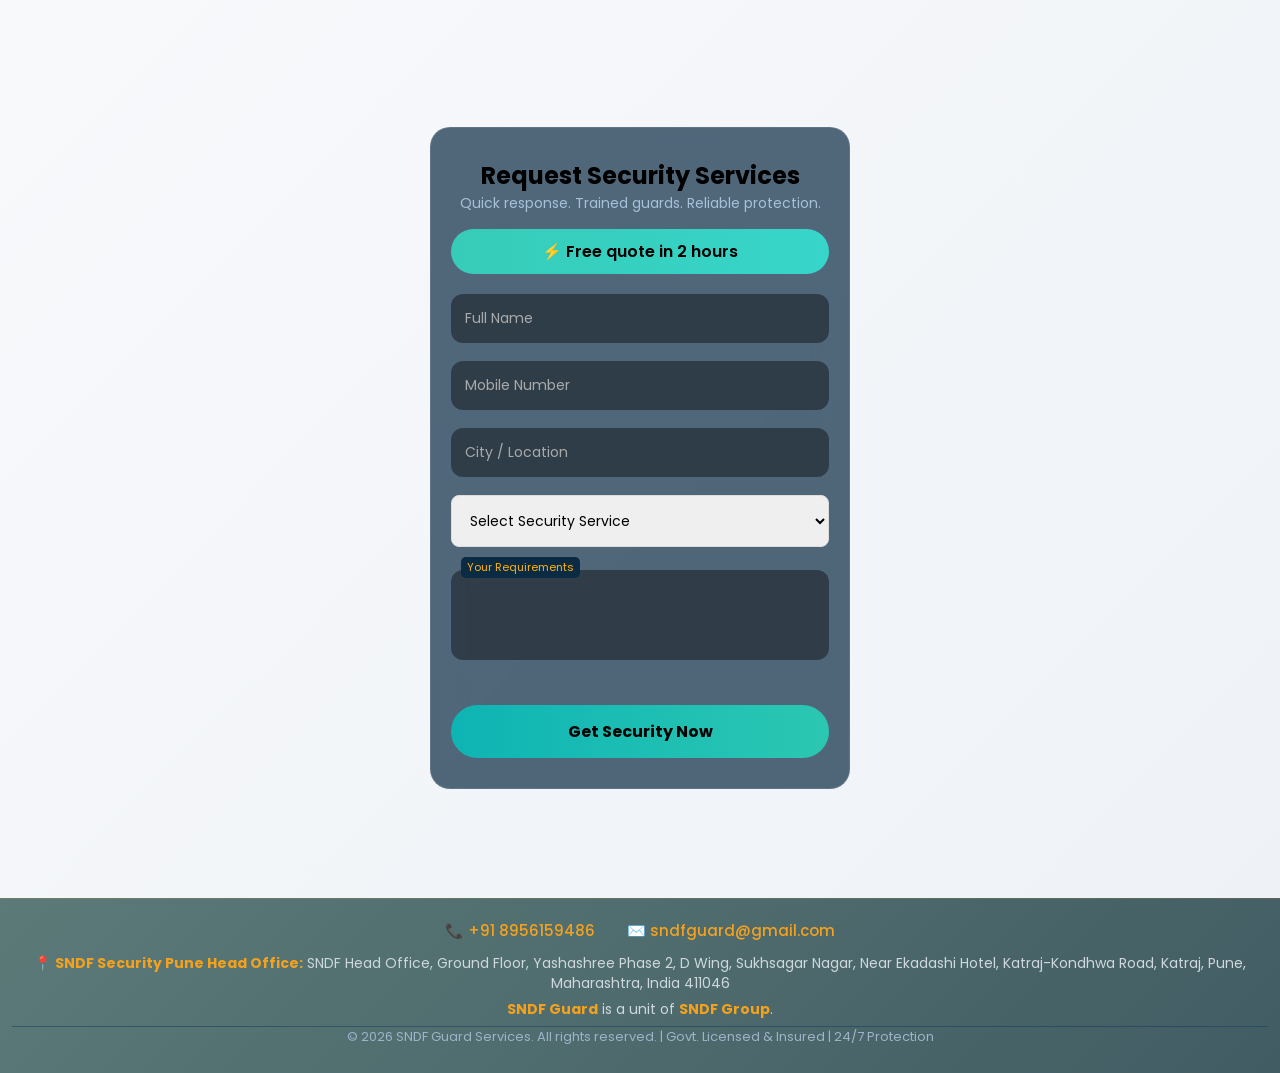
==== commit 8a29b5a1: "html" ====
--- a/index.html
+++ b/index.html
@@ -125,8 +125,7 @@
     <div class="why-left">
       <h2>Why Choose SNDF</h2>
       <p>
-        We provide trusted, reliable and professional security services
-        ensuring complete protection with trained guards and fast response.
+       Professional, reliable, and corporate-focused security services with trained guards, strict access control, and 24/7 rapid response—ensuring complete protection for your business.
       </p>
 
       <a href="#contact" class="btn">Get Security Now</a>
@@ -138,24 +137,24 @@
       <div class="why-box">
         <div class="icon">✔</div>
         <div>
-          <h3>Licensed Security</h3>
-          <p>Govt approved and verified security operations.</p>
+          <h3> Licensed & Compliant Security</h3>
+          <p>Government-approved, compliant security for reliable corporate protection.</p>
         </div>
       </div>
 
       <div class="why-box">
         <div class="icon">⭐</div>
         <div>
-          <h3>Experienced Guards</h3>
-          <p>Highly trained professionals with real field experience.</p>
+          <h3>Highly Trained Security Personnel</h3>
+          <p>Professionally trained, disciplined security personnel for corporate environments.</p>
         </div>
       </div>
 
       <div class="why-box">
         <div class="icon">⚡</div>
         <div>
-          <h3>Fast Response</h3>
-          <p>Quick action teams available 24/7 for emergencies.</p>
+          <h3>Rapid Response Team (24/7)</h3>
+          <p>Round-the-clock response units for fast emergency handling.</p>
         </div>
       </div>
 
@@ -255,7 +254,7 @@
 
     <!-- ✅ FORM SUBMIT CONNECTED -->
     <form id="contactForm"
-          action="https://formsubmit.co/sndfguard@gmail.com"
+          action="https://formsubmit.co/radhakrushnakaranje@gmail.com"
           method="POST">
 
       <!-- NAME -->
@@ -303,7 +302,7 @@
       <input type="hidden" name="_subject" value="🚨 New Security Enquiry">
       <input type="hidden" name="_captcha" value="false">
       <input type="hidden" name="_template" value="table">
-
+<input type="hidden" name="_next" value="https://sndfguardspune.in/thankyou.html">
 
       
     </form>
@@ -418,24 +417,8 @@
 });
 
 
-const form = document.getElementById("contactForm");
-const successMsg = document.getElementById("successMsg");
-
-form.addEventListener("submit", function(e){
-  e.preventDefault();
-
-  fetch(form.action, {
-    method: "POST",
-    body: new FormData(form),
-  })
-  .then(() => {
-    form.reset();
-    successMsg.style.display = "block";
-  })
-  .catch(() => {
-    alert("Something went wrong!");
-  });
-});
+
+
 
 
 </script>
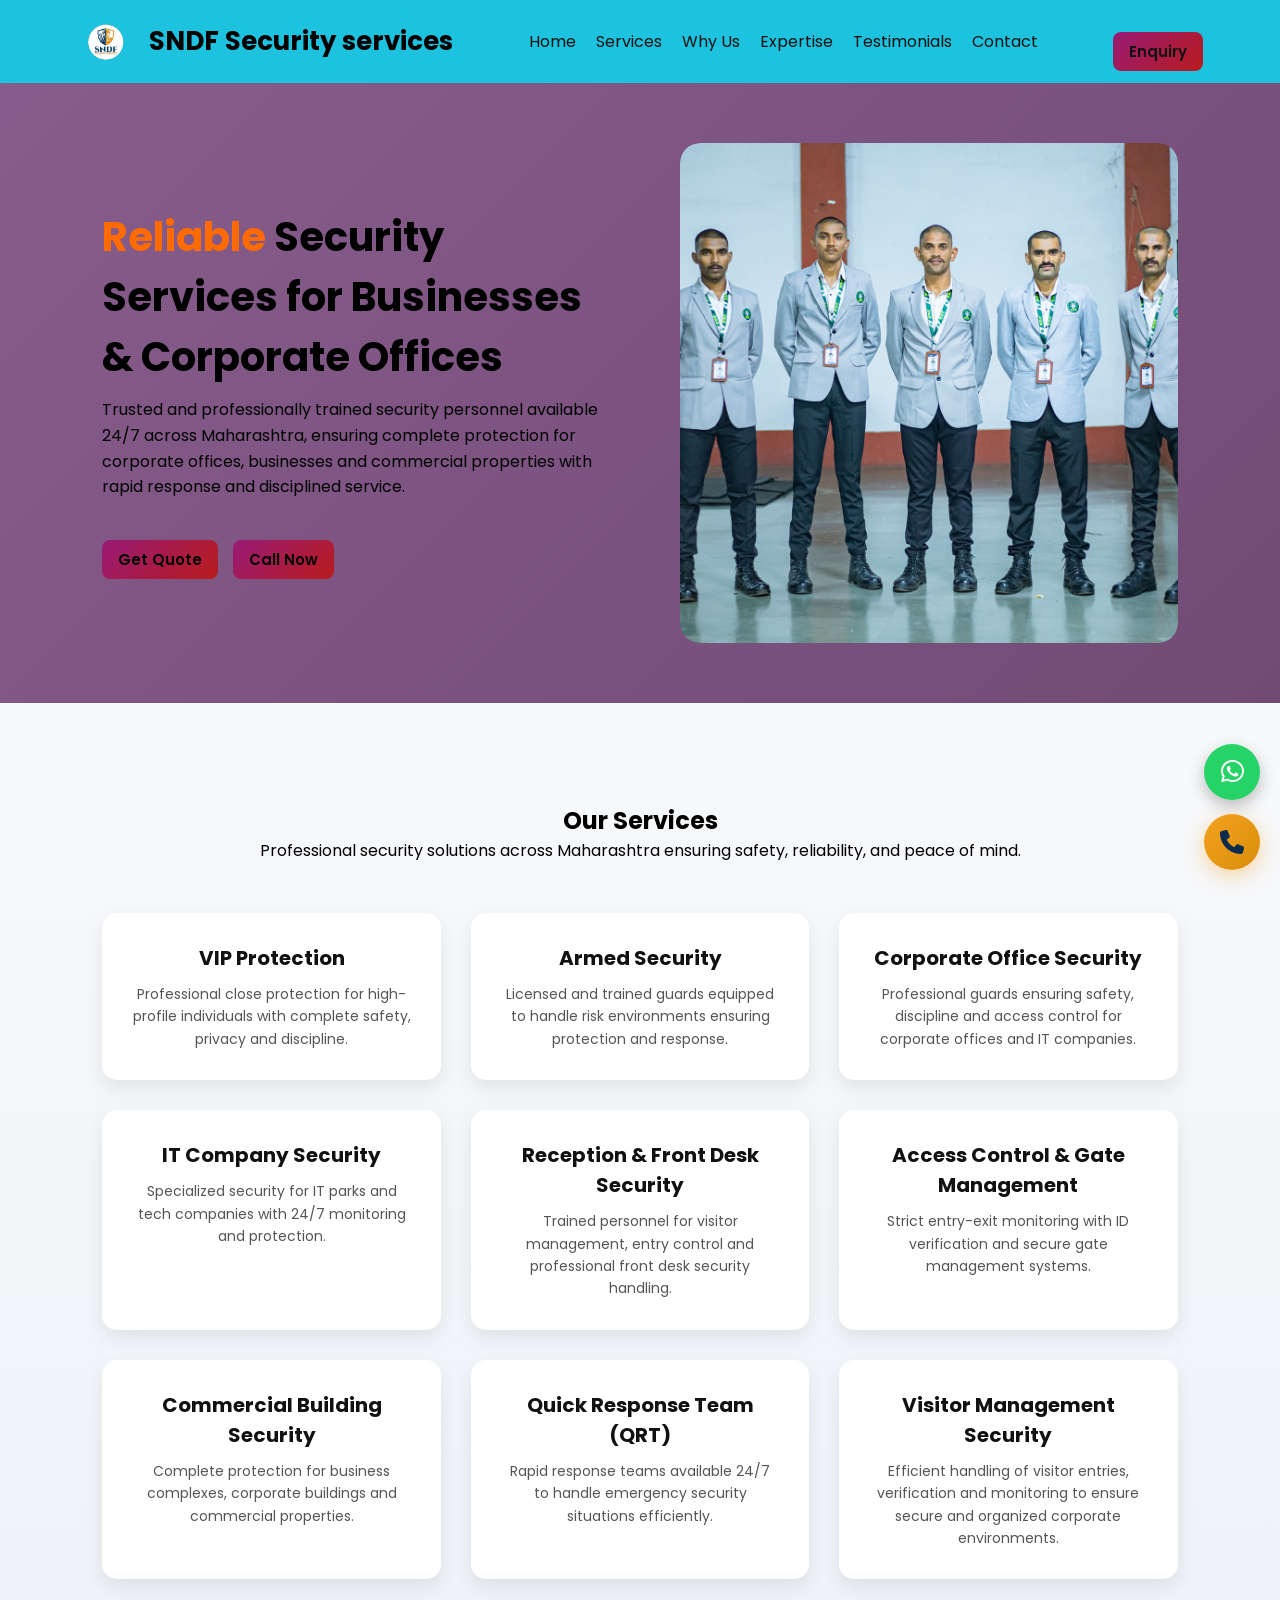
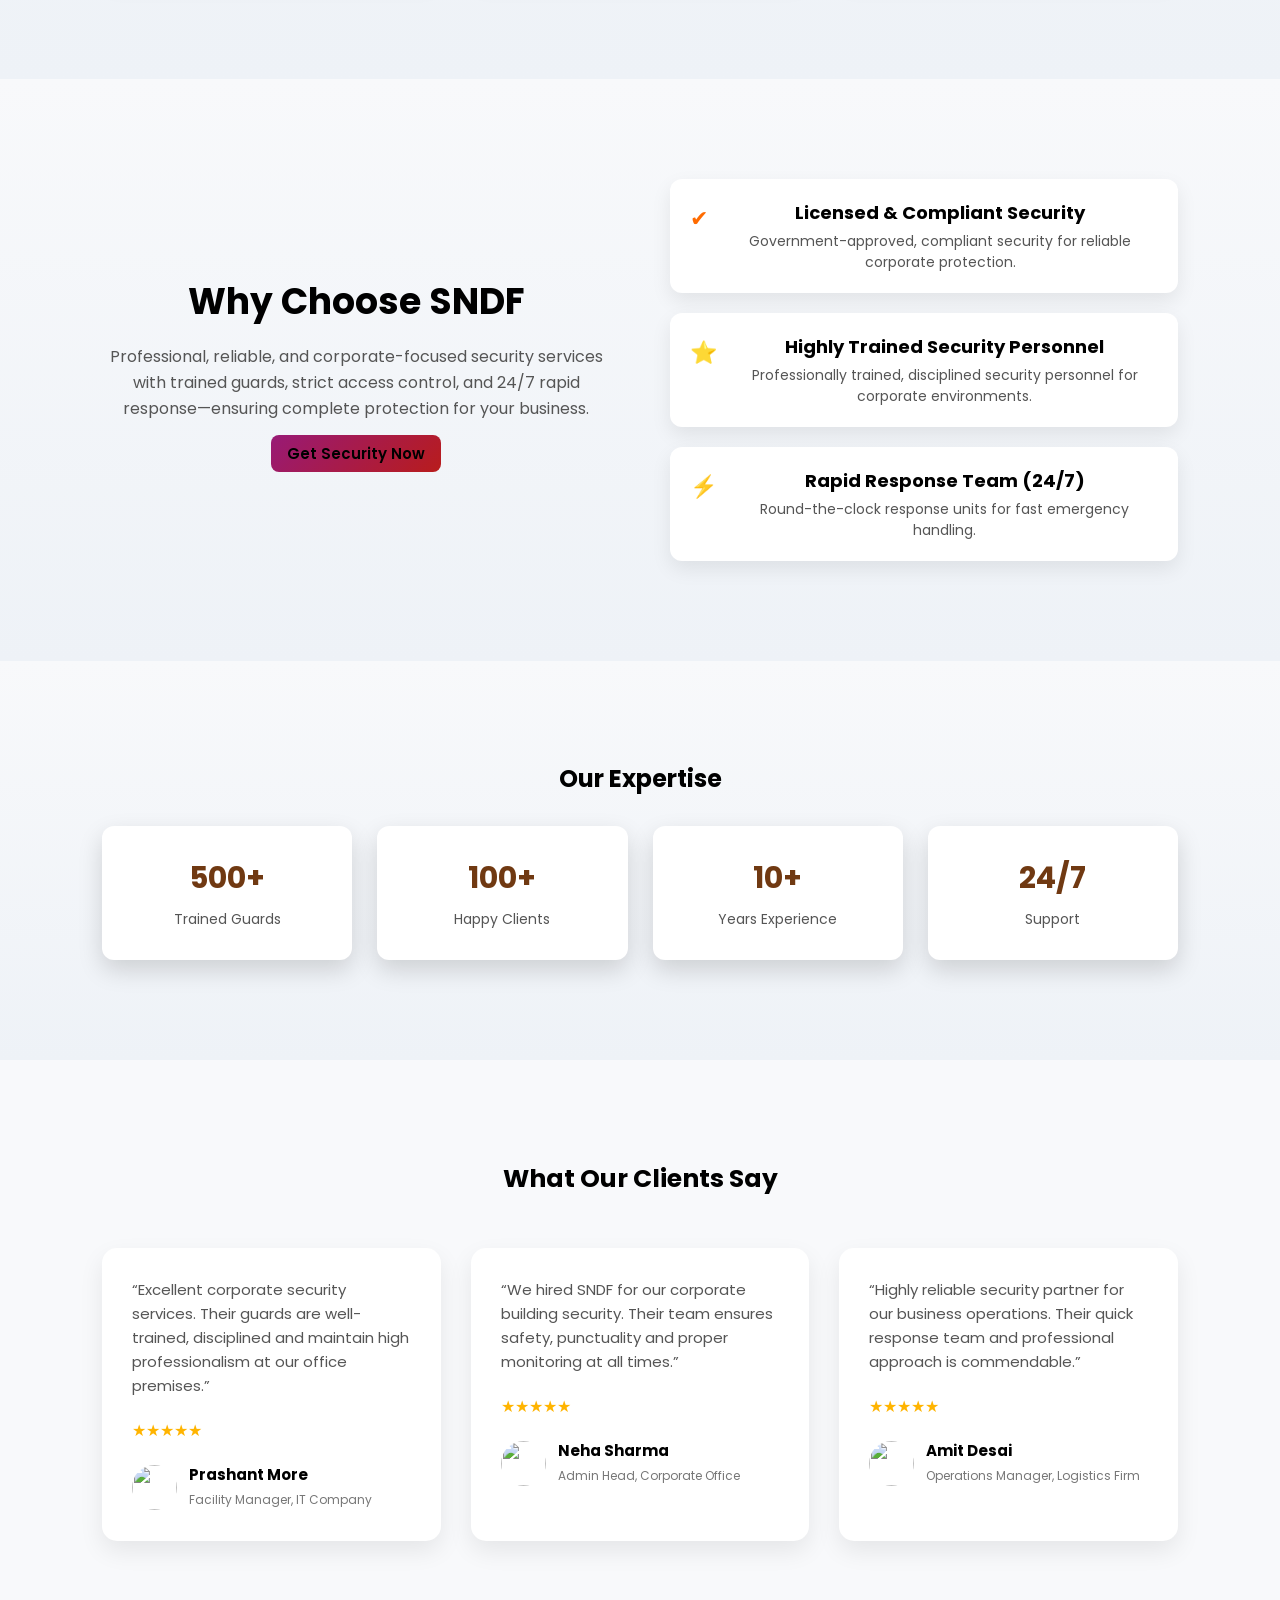
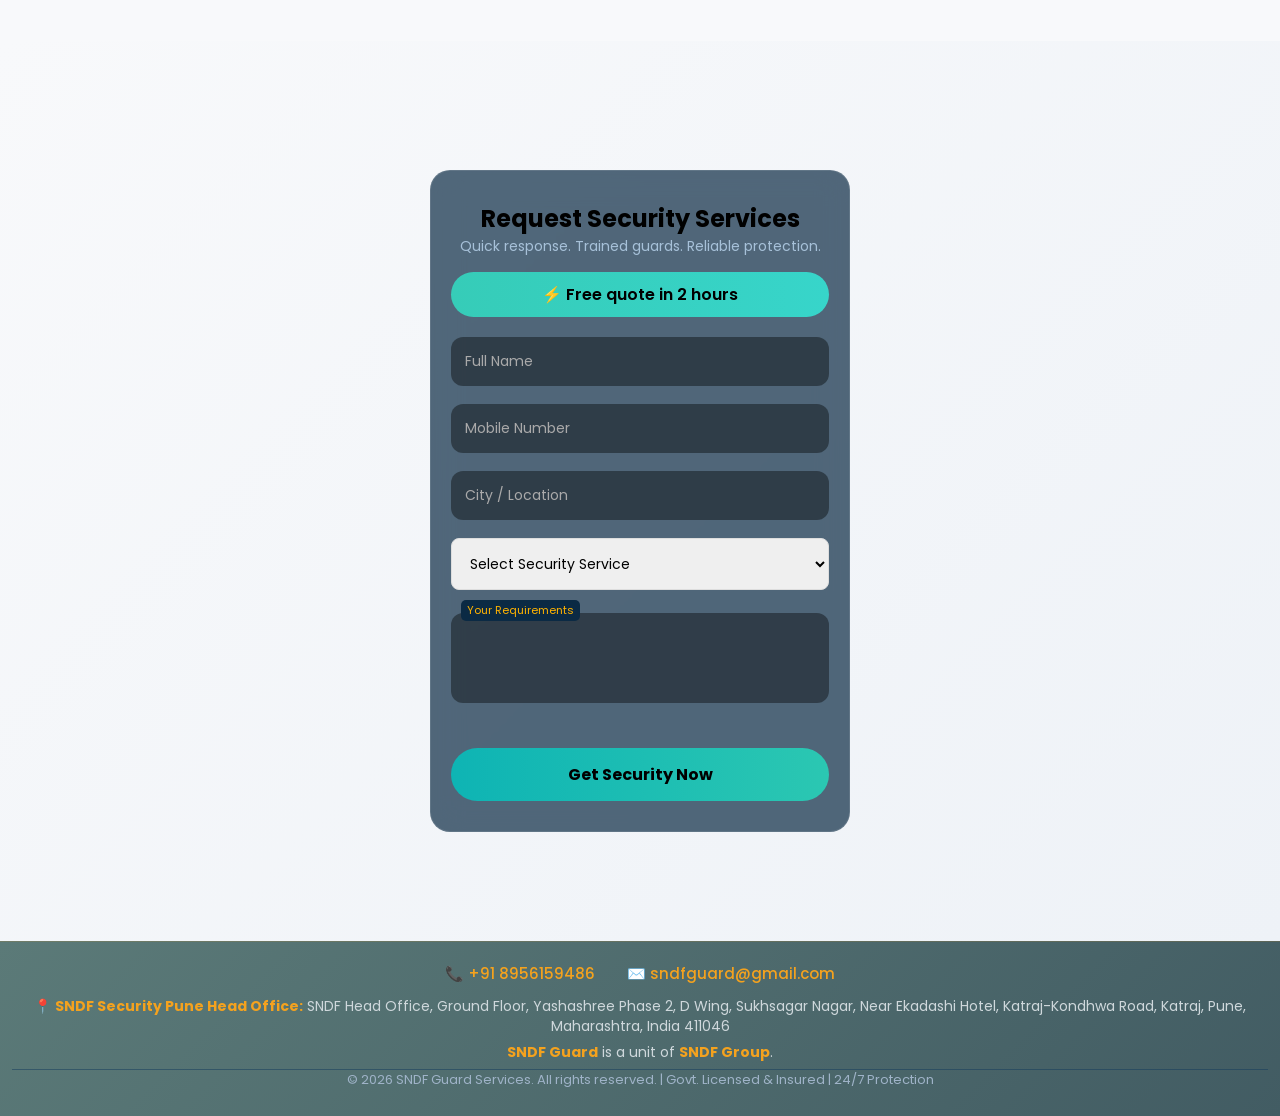
==== commit 1f719b7a: "img add" ====
--- a/index.html
+++ b/index.html
@@ -53,8 +53,24 @@
   </div>
 
   <div class="hero-right">
-    <img src="image/guard.jpeg">
-  </div>
+
+  <div class="slider">
+
+    <div class="slides fade">
+      <img src="image/guard.jpeg" alt="">
+    </div>
+
+    <div class="slides fade">
+      <img src="image/guard5.webp" alt="">
+    </div>
+
+    <div class="slides fade">
+      <img src="image/guard4.webp" alt="">
+    </div>
+
+  </div>
+
+</div>
 
 </section>
 
@@ -417,8 +433,28 @@
 });
 
 
-
-
+let slideIndex = 0;
+
+function showSlides(){
+
+  let slides = document.querySelectorAll(".slides");
+
+  slides.forEach((slide)=>{
+    slide.style.display = "none";
+  });
+
+  slideIndex++;
+
+  if(slideIndex > slides.length){
+    slideIndex = 1;
+  }
+
+  slides[slideIndex - 1].style.display = "block";
+
+  setTimeout(showSlides,3000);
+}
+
+showSlides();
 
 
 </script>
--- a/style.css
+++ b/style.css
@@ -1345,3 +1345,78 @@
   object-fit: contain;   /* IMPORTANT */
   border-radius: 50%;    /* optional round */
 }
+
+@media (max-width: 600px) {
+
+  .header {
+    display: flex !important;
+    justify-content: space-between !important;
+    align-items: center !important;
+  }
+
+  .left {
+    display: flex !important;
+    align-items: center !important;
+    gap: 6px;
+  }
+}
+/* HERO SLIDER */
+
+.hero-right{
+  flex: 1;
+  display: flex;
+  justify-content: center;
+  align-items: center;
+}
+
+.slider{
+  position: relative;
+  width: 100%;
+  max-width: 550px;
+  height: 500px;
+  overflow: hidden;
+  border-radius: 20px;
+}
+
+.slides{
+  width: 100%;
+  height: 100%;
+  display: none;
+}
+
+.slides img{
+  width: 100%;
+  height: 100%;
+  object-fit: cover;
+  border-radius: 20px;
+}
+
+.fade{
+  animation: fade 1s;
+}
+
+@keyframes fade{
+  from{
+    opacity: .4;
+  }
+  to{
+    opacity: 1;
+  }
+}
+
+/* first image show */
+
+.slides:first-child{
+  display: block;
+}
+
+
+/* MOBILE */
+
+@media(max-width:768px){
+
+  .slider{
+    height: 350px;
+  }
+
+}
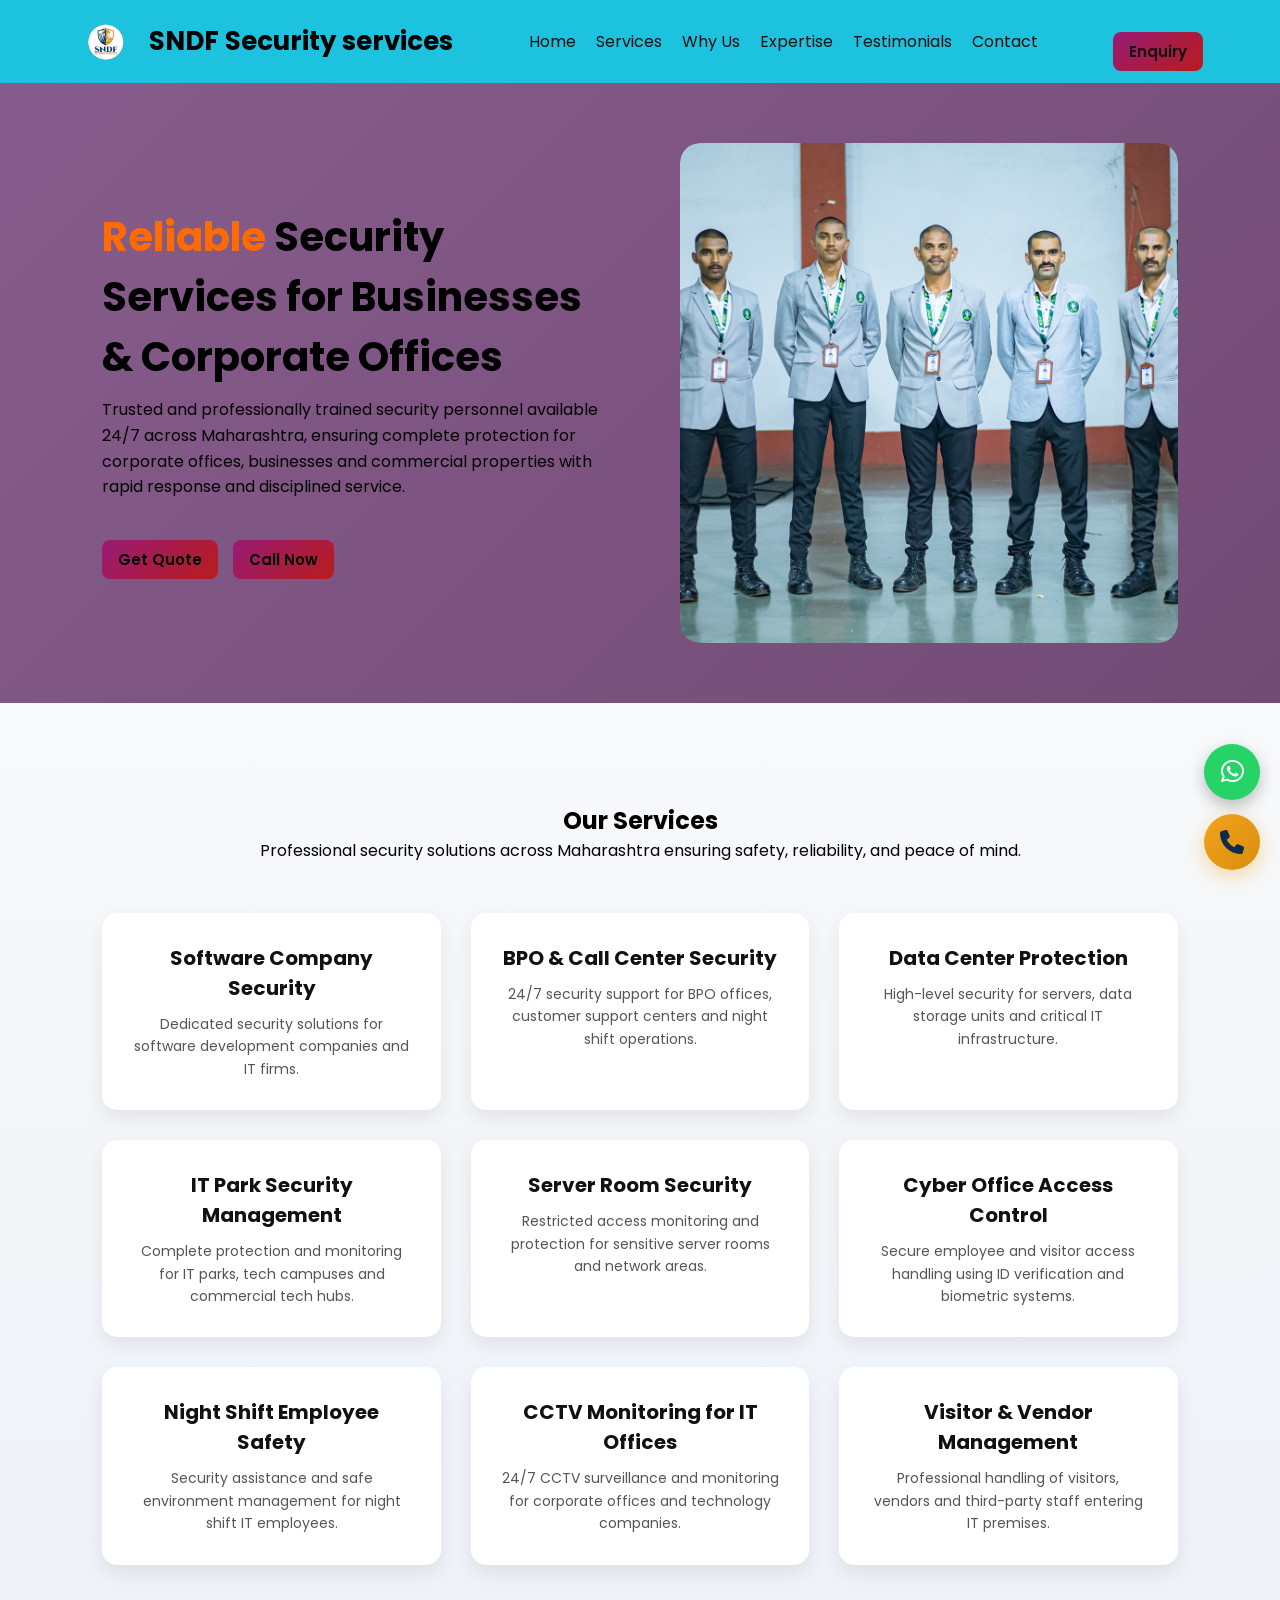
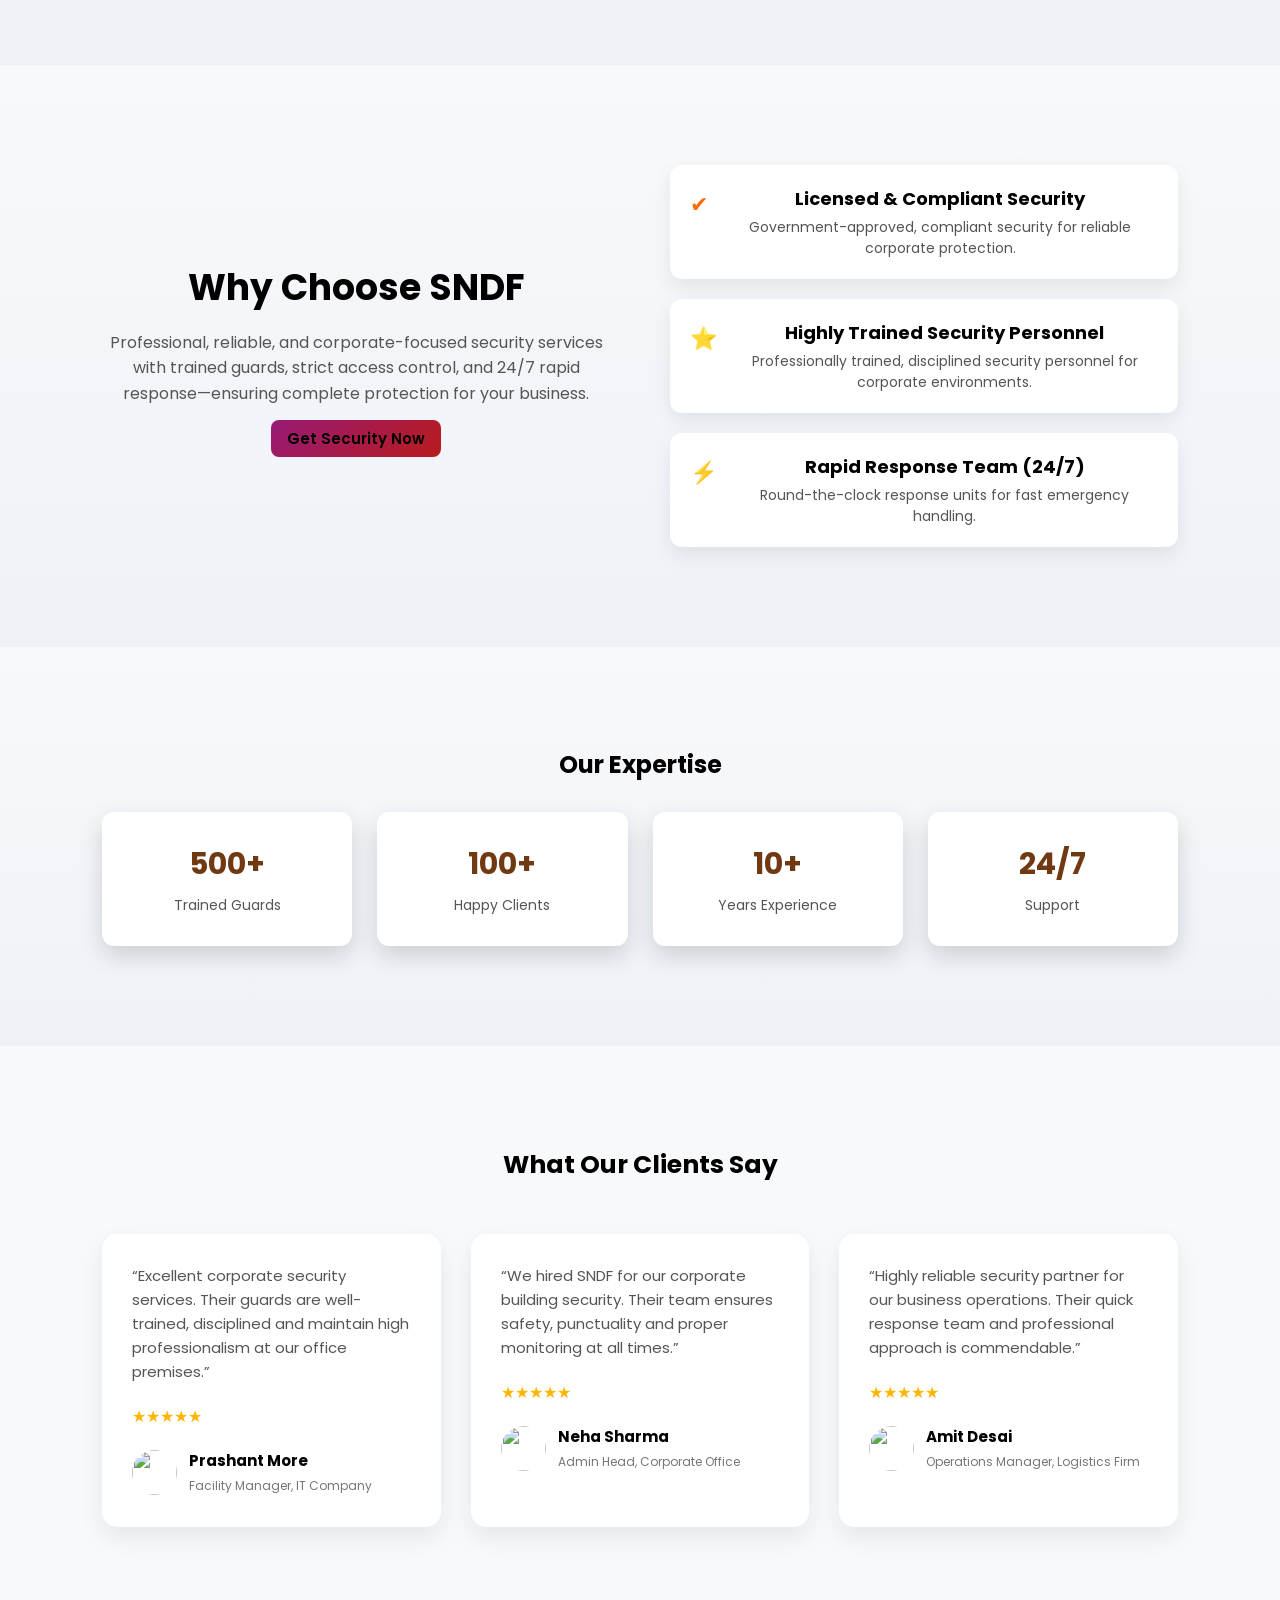
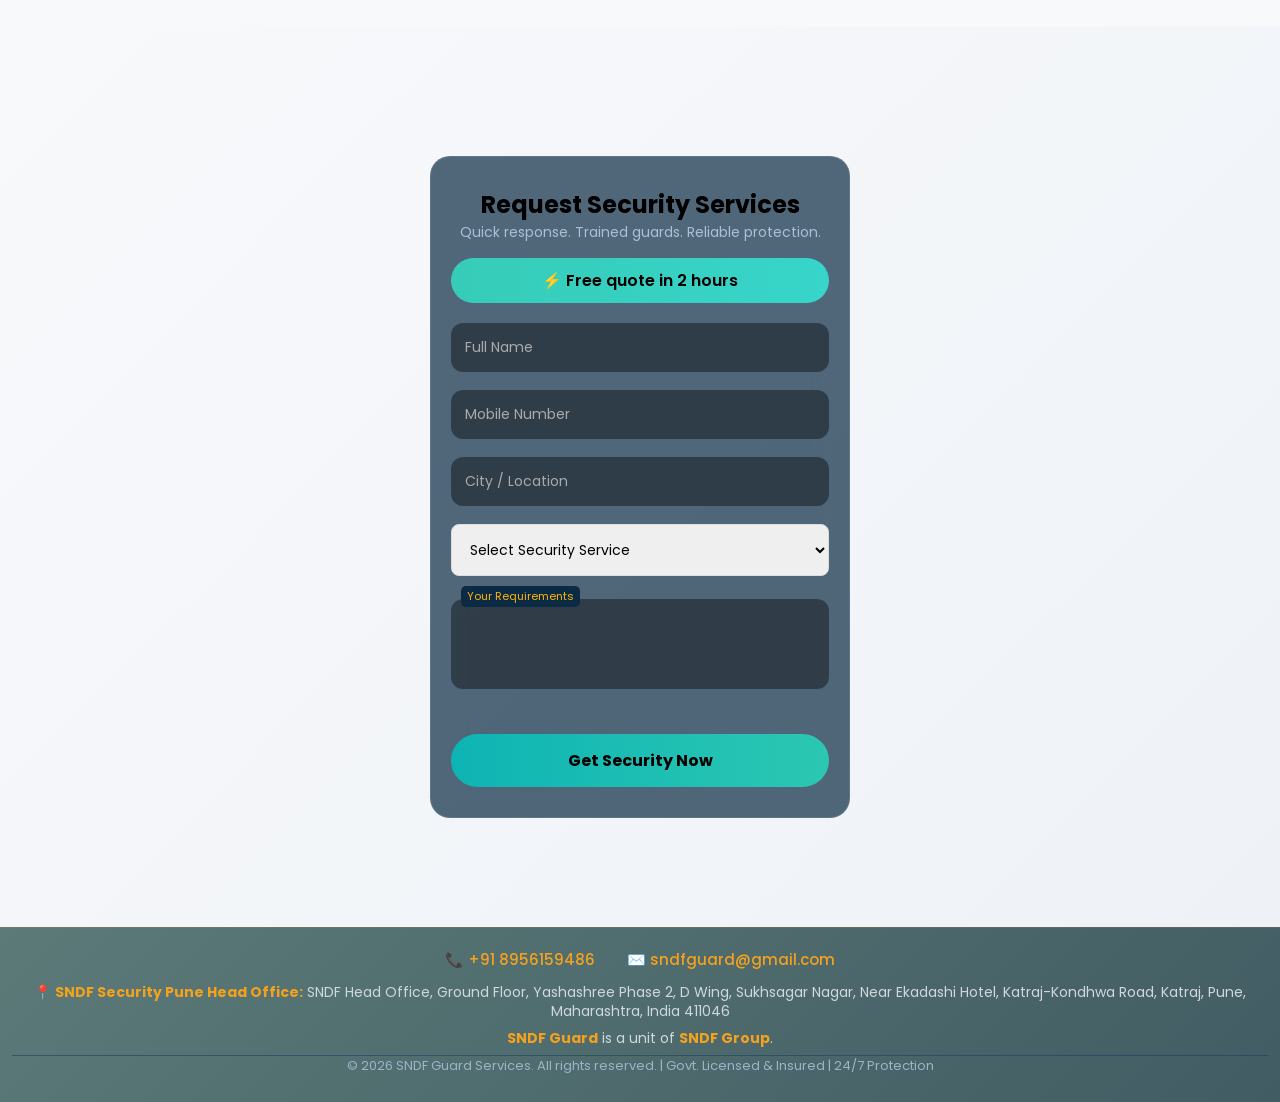
==== commit a0c59716: "html" ====
--- a/index.html
+++ b/index.html
@@ -85,51 +85,50 @@
 
     <!-- ✅ OLD (Keep only 2) -->
     <div class="card">
-      <h3>VIP Protection</h3>
-      <p>Professional close protection for high-profile individuals with complete safety, privacy and discipline.</p>
-    </div>
-
-    <div class="card">
-      <h3>Armed Security</h3>
-      <p>Licensed and trained guards equipped to handle risk environments ensuring protection and response.</p>
-    </div>
-
-    <!-- 🔥 CORPORATE SERVICES -->
-    <div class="card">
-      <h3>Corporate Office Security</h3>
-      <p>Professional guards ensuring safety, discipline and access control for corporate offices and IT companies.</p>
-    </div>
-
-    <div class="card">
-      <h3>IT Company Security</h3>
-      <p>Specialized security for IT parks and tech companies with 24/7 monitoring and protection.</p>
-    </div>
-
-    <div class="card">
-      <h3>Reception & Front Desk Security</h3>
-      <p>Trained personnel for visitor management, entry control and professional front desk security handling.</p>
-    </div>
-
-    <div class="card">
-      <h3>Access Control & Gate Management</h3>
-      <p>Strict entry-exit monitoring with ID verification and secure gate management systems.</p>
-    </div>
-
-    <div class="card">
-      <h3>Commercial Building Security</h3>
-      <p>Complete protection for business complexes, corporate buildings and commercial properties.</p>
-    </div>
-
-    <div class="card">
-      <h3>Quick Response Team (QRT)</h3>
-      <p>Rapid response teams available 24/7 to handle emergency security situations efficiently.</p>
-    </div>
-
-    <div class="card">
-  <h3>Visitor Management Security</h3>
-  <p>Efficient handling of visitor entries, verification and monitoring to ensure secure and organized corporate environments.</p>
-</div>
-  </div>
+  <h3>Software Company Security</h3>
+  <p>Dedicated security solutions for software development companies and IT firms.</p>
+</div>
+
+<div class="card">
+  <h3>BPO & Call Center Security</h3>
+  <p>24/7 security support for BPO offices, customer support centers and night shift operations.</p>
+</div>
+
+<div class="card">
+  <h3>Data Center Protection</h3>
+  <p>High-level security for servers, data storage units and critical IT infrastructure.</p>
+</div>
+
+<div class="card">
+  <h3>IT Park Security Management</h3>
+  <p>Complete protection and monitoring for IT parks, tech campuses and commercial tech hubs.</p>
+</div>
+
+<div class="card">
+  <h3>Server Room Security</h3>
+  <p>Restricted access monitoring and protection for sensitive server rooms and network areas.</p>
+</div>
+
+<div class="card">
+  <h3>Cyber Office Access Control</h3>
+  <p>Secure employee and visitor access handling using ID verification and biometric systems.</p>
+</div>
+
+<div class="card">
+  <h3>Night Shift Employee Safety</h3>
+  <p>Security assistance and safe environment management for night shift IT employees.</p>
+</div>
+
+<div class="card">
+  <h3>CCTV Monitoring for IT Offices</h3>
+  <p>24/7 CCTV surveillance and monitoring for corporate offices and technology companies.</p>
+</div>
+
+<div class="card">
+  <h3>Visitor & Vendor Management</h3>
+  <p>Professional handling of visitors, vendors and third-party staff entering IT premises.</p>
+</div>
+
 </section>
 
 <!-- WHY -->
